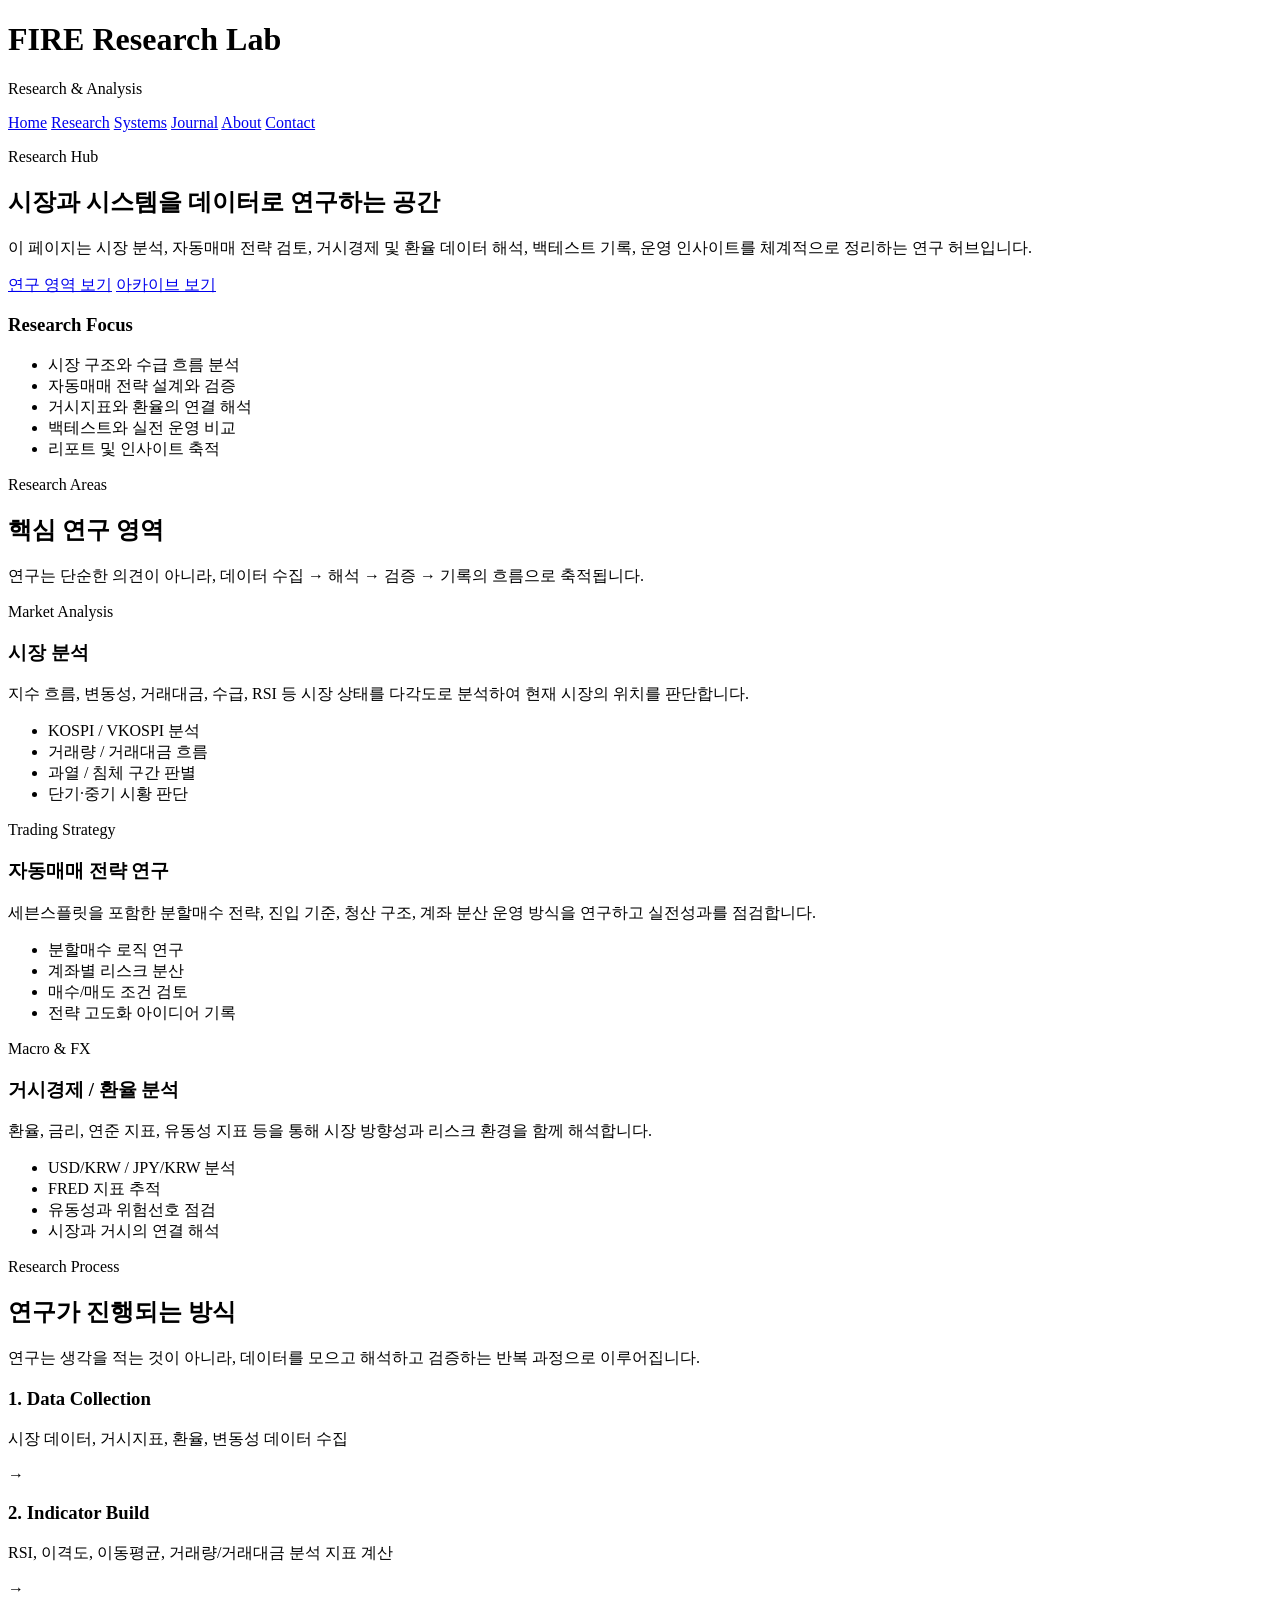
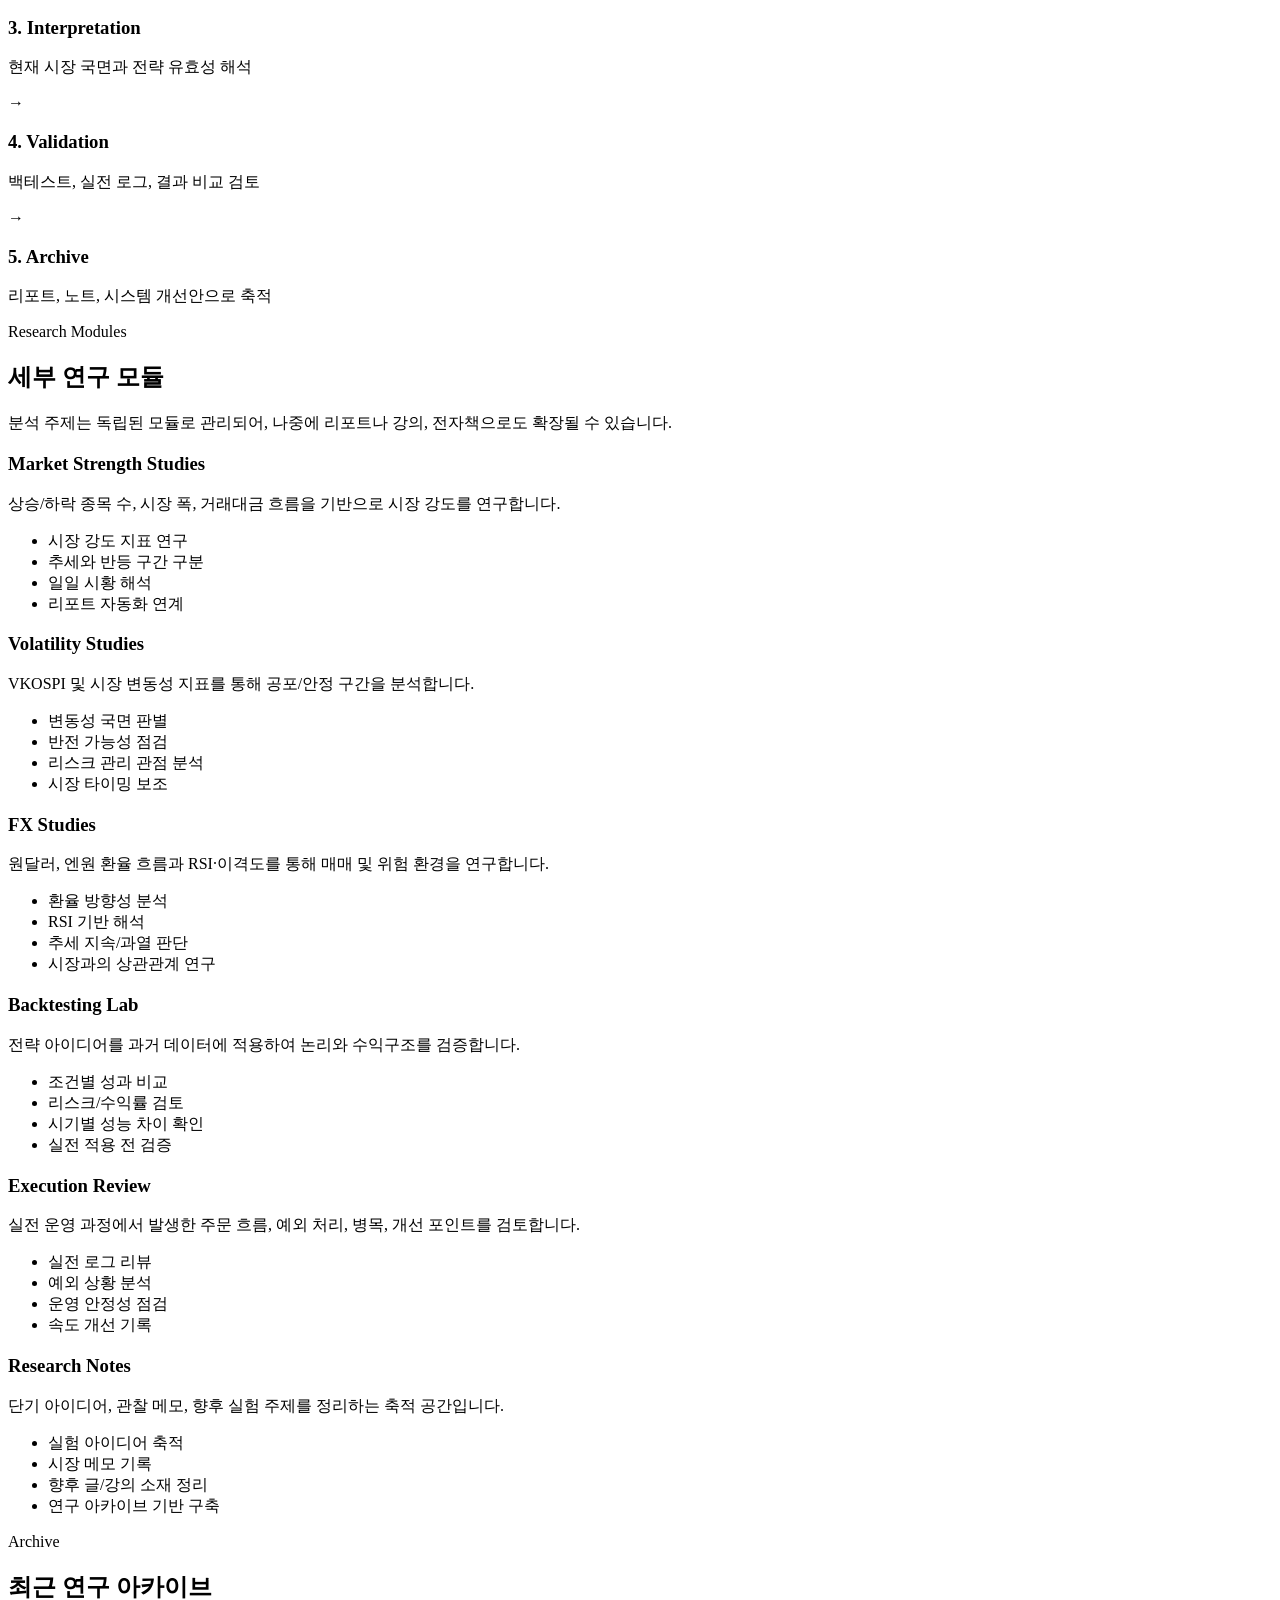
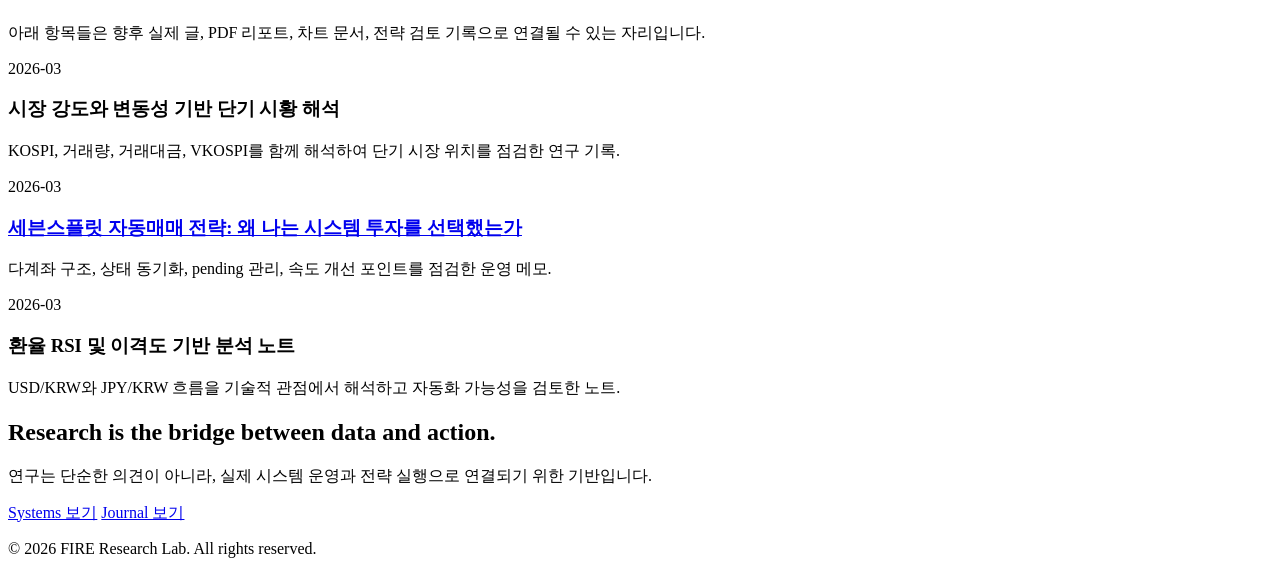
==== research.html @ e15d67b4 "Update research.html" ====
<!DOCTYPE html>
<html lang="ko">
<head>
  <meta charset="UTF-8">
  <meta name="viewport" content="width=device-width, initial-scale=1.0">
  <title>Research | FIRE Research Lab</title>
  <meta name="description" content="시장 분석, 자동매매 연구, 거시경제 및 환율 분석, 백테스트 기록을 정리하는 연구 허브 페이지입니다.">
  <link rel="stylesheet" href="css/style.css">
</head>
<body>

  <header class="site-header">
    <div class="container">
      <h1 class="site-title">FIRE Research Lab</h1>
      <p class="site-subtitle">Research & Analysis</p>

      <nav class="site-nav">
        <a href="index.html">Home</a>
        <a href="research.html" class="active">Research</a>
        <a href="systems.html">Systems</a>
        <a href="journal.html">Journal</a>
        <a href="about.html">About</a>
        <a href="contact.html">Contact</a>
      </nav>
    </div>
  </header>

  <main>
    <!-- Hero -->
    <section class="page-hero research-hero">
      <div class="container">
        <div class="hero-grid">
          <div>
            <p class="section-eyebrow">Research Hub</p>
            <h2 class="page-title">시장과 시스템을 데이터로 연구하는 공간</h2>
            <p class="page-description">
              이 페이지는 시장 분석, 자동매매 전략 검토, 거시경제 및 환율 데이터 해석,
              백테스트 기록, 운영 인사이트를 체계적으로 정리하는 연구 허브입니다.
            </p>

            <div class="hero-actions">
              <a href="#research-areas" class="btn btn-primary">연구 영역 보기</a>
              <a href="#archive" class="btn btn-secondary">아카이브 보기</a>
            </div>
          </div>

          <div class="hero-card">
            <h3>Research Focus</h3>
            <ul class="hero-list">
              <li>시장 구조와 수급 흐름 분석</li>
              <li>자동매매 전략 설계와 검증</li>
              <li>거시지표와 환율의 연결 해석</li>
              <li>백테스트와 실전 운영 비교</li>
              <li>리포트 및 인사이트 축적</li>
            </ul>
          </div>
        </div>
      </div>
    </section>

    <!-- Research Areas -->
    <section id="research-areas" class="content-section">
      <div class="container">
        <div class="section-heading">
          <p class="section-eyebrow">Research Areas</p>
          <h2>핵심 연구 영역</h2>
          <p>
            연구는 단순한 의견이 아니라, 데이터 수집 → 해석 → 검증 → 기록의 흐름으로 축적됩니다.
          </p>
        </div>

        <div class="card-grid three-col">
          <article class="info-card">
            <span class="card-tag">Market Analysis</span>
            <h3>시장 분석</h3>
            <p>
              지수 흐름, 변동성, 거래대금, 수급, RSI 등 시장 상태를 다각도로 분석하여
              현재 시장의 위치를 판단합니다.
            </p>
            <ul class="feature-list">
              <li>KOSPI / VKOSPI 분석</li>
              <li>거래량 / 거래대금 흐름</li>
              <li>과열 / 침체 구간 판별</li>
              <li>단기·중기 시황 판단</li>
            </ul>
          </article>

          <article class="info-card">
            <span class="card-tag">Trading Strategy</span>
            <h3>자동매매 전략 연구</h3>
            <p>
              세븐스플릿을 포함한 분할매수 전략, 진입 기준, 청산 구조, 계좌 분산 운영 방식을
              연구하고 실전성과를 점검합니다.
            </p>
            <ul class="feature-list">
              <li>분할매수 로직 연구</li>
              <li>계좌별 리스크 분산</li>
              <li>매수/매도 조건 검토</li>
              <li>전략 고도화 아이디어 기록</li>
            </ul>
          </article>

          <article class="info-card">
            <span class="card-tag">Macro & FX</span>
            <h3>거시경제 / 환율 분석</h3>
            <p>
              환율, 금리, 연준 지표, 유동성 지표 등을 통해 시장 방향성과 리스크 환경을 함께 해석합니다.
            </p>
            <ul class="feature-list">
              <li>USD/KRW / JPY/KRW 분석</li>
              <li>FRED 지표 추적</li>
              <li>유동성과 위험선호 점검</li>
              <li>시장과 거시의 연결 해석</li>
            </ul>
          </article>
        </div>
      </div>
    </section>

    <!-- Research Process -->
    <section class="content-section alt-section">
      <div class="container">
        <div class="section-heading">
          <p class="section-eyebrow">Research Process</p>
          <h2>연구가 진행되는 방식</h2>
          <p>
            연구는 생각을 적는 것이 아니라, 데이터를 모으고 해석하고 검증하는 반복 과정으로 이루어집니다.
          </p>
        </div>

        <div class="architecture-flow">
          <div class="flow-box">
            <h3>1. Data Collection</h3>
            <p>시장 데이터, 거시지표, 환율, 변동성 데이터 수집</p>
          </div>
          <div class="flow-arrow">→</div>
          <div class="flow-box">
            <h3>2. Indicator Build</h3>
            <p>RSI, 이격도, 이동평균, 거래량/거래대금 분석 지표 계산</p>
          </div>
          <div class="flow-arrow">→</div>
          <div class="flow-box">
            <h3>3. Interpretation</h3>
            <p>현재 시장 국면과 전략 유효성 해석</p>
          </div>
          <div class="flow-arrow">→</div>
          <div class="flow-box">
            <h3>4. Validation</h3>
            <p>백테스트, 실전 로그, 결과 비교 검토</p>
          </div>
          <div class="flow-arrow">→</div>
          <div class="flow-box">
            <h3>5. Archive</h3>
            <p>리포트, 노트, 시스템 개선안으로 축적</p>
          </div>
        </div>
      </div>
    </section>

    <!-- Research Modules -->
    <section class="content-section">
      <div class="container">
        <div class="section-heading">
          <p class="section-eyebrow">Research Modules</p>
          <h2>세부 연구 모듈</h2>
          <p>
            분석 주제는 독립된 모듈로 관리되어, 나중에 리포트나 강의, 전자책으로도 확장될 수 있습니다.
          </p>
        </div>

        <div class="module-grid">
          <article class="module-card">
            <h3>Market Strength Studies</h3>
            <p class="module-summary">
              상승/하락 종목 수, 시장 폭, 거래대금 흐름을 기반으로 시장 강도를 연구합니다.
            </p>
            <ul class="feature-list">
              <li>시장 강도 지표 연구</li>
              <li>추세와 반등 구간 구분</li>
              <li>일일 시황 해석</li>
              <li>리포트 자동화 연계</li>
            </ul>
          </article>

          <article class="module-card">
            <h3>Volatility Studies</h3>
            <p class="module-summary">
              VKOSPI 및 시장 변동성 지표를 통해 공포/안정 구간을 분석합니다.
            </p>
            <ul class="feature-list">
              <li>변동성 국면 판별</li>
              <li>반전 가능성 점검</li>
              <li>리스크 관리 관점 분석</li>
              <li>시장 타이밍 보조</li>
            </ul>
          </article>

          <article class="module-card">
            <h3>FX Studies</h3>
            <p class="module-summary">
              원달러, 엔원 환율 흐름과 RSI·이격도를 통해 매매 및 위험 환경을 연구합니다.
            </p>
            <ul class="feature-list">
              <li>환율 방향성 분석</li>
              <li>RSI 기반 해석</li>
              <li>추세 지속/과열 판단</li>
              <li>시장과의 상관관계 연구</li>
            </ul>
          </article>

          <article class="module-card">
            <h3>Backtesting Lab</h3>
            <p class="module-summary">
              전략 아이디어를 과거 데이터에 적용하여 논리와 수익구조를 검증합니다.
            </p>
            <ul class="feature-list">
              <li>조건별 성과 비교</li>
              <li>리스크/수익률 검토</li>
              <li>시기별 성능 차이 확인</li>
              <li>실전 적용 전 검증</li>
            </ul>
          </article>

          <article class="module-card">
            <h3>Execution Review</h3>
            <p class="module-summary">
              실전 운영 과정에서 발생한 주문 흐름, 예외 처리, 병목, 개선 포인트를 검토합니다.
            </p>
            <ul class="feature-list">
              <li>실전 로그 리뷰</li>
              <li>예외 상황 분석</li>
              <li>운영 안정성 점검</li>
              <li>속도 개선 기록</li>
            </ul>
          </article>

          <article class="module-card">
            <h3>Research Notes</h3>
            <p class="module-summary">
              단기 아이디어, 관찰 메모, 향후 실험 주제를 정리하는 축적 공간입니다.
            </p>
            <ul class="feature-list">
              <li>실험 아이디어 축적</li>
              <li>시장 메모 기록</li>
              <li>향후 글/강의 소재 정리</li>
              <li>연구 아카이브 기반 구축</li>
            </ul>
          </article>
        </div>
      </div>
    </section>

    <!-- Archive -->
    <section id="archive" class="content-section alt-section">
      <div class="container">
        <div class="section-heading">
          <p class="section-eyebrow">Archive</p>
          <h2>최근 연구 아카이브</h2>
          <p>
            아래 항목들은 향후 실제 글, PDF 리포트, 차트 문서, 전략 검토 기록으로 연결될 수 있는 자리입니다.
          </p>
        </div>

        <div class="archive-list">
          <article class="archive-item">
            <div class="archive-date">2026-03</div>
            <div class="archive-content">
              <h3>시장 강도와 변동성 기반 단기 시황 해석</h3>
              <p>
                KOSPI, 거래량, 거래대금, VKOSPI를 함께 해석하여 단기 시장 위치를 점검한 연구 기록.
              </p>
            </div>
          </article>

          <article class="archive-item">
            <div class="archive-date">2026-03</div>
            <div class="archive-content">
              <h3>
                  <a href="post1.html" class="archive-link">
                        세븐스플릿 자동매매 전략: 왜 나는 시스템 투자를 선택했는가
                  </a>  
              </h3>      
              <p>
                다계좌 구조, 상태 동기화, pending 관리, 속도 개선 포인트를 점검한 운영 메모.
              </p>
            </div>
          </article>

          <article class="archive-item">
            <div class="archive-date">2026-03</div>
            <div class="archive-content">
              <h3>환율 RSI 및 이격도 기반 분석 노트</h3>
              <p>
                USD/KRW와 JPY/KRW 흐름을 기술적 관점에서 해석하고 자동화 가능성을 검토한 노트.
              </p>
            </div>
          </article>
        </div>
      </div>
    </section>

    <!-- CTA -->
    <section class="content-section cta-section">
      <div class="container">
        <div class="cta-box">
          <h2>Research is the bridge between data and action.</h2>
          <p>
            연구는 단순한 의견이 아니라, 실제 시스템 운영과 전략 실행으로 연결되기 위한 기반입니다.
          </p>
          <div class="hero-actions">
            <a href="systems.html" class="btn btn-primary">Systems 보기</a>
            <a href="journal.html" class="btn btn-secondary">Journal 보기</a>
          </div>
        </div>
      </div>
    </section>
  </main>

  <footer class="site-footer">
    <div class="container">
      <p>&copy; 2026 FIRE Research Lab. All rights reserved.</p>
    </div>
  </footer>

</body>
</html>
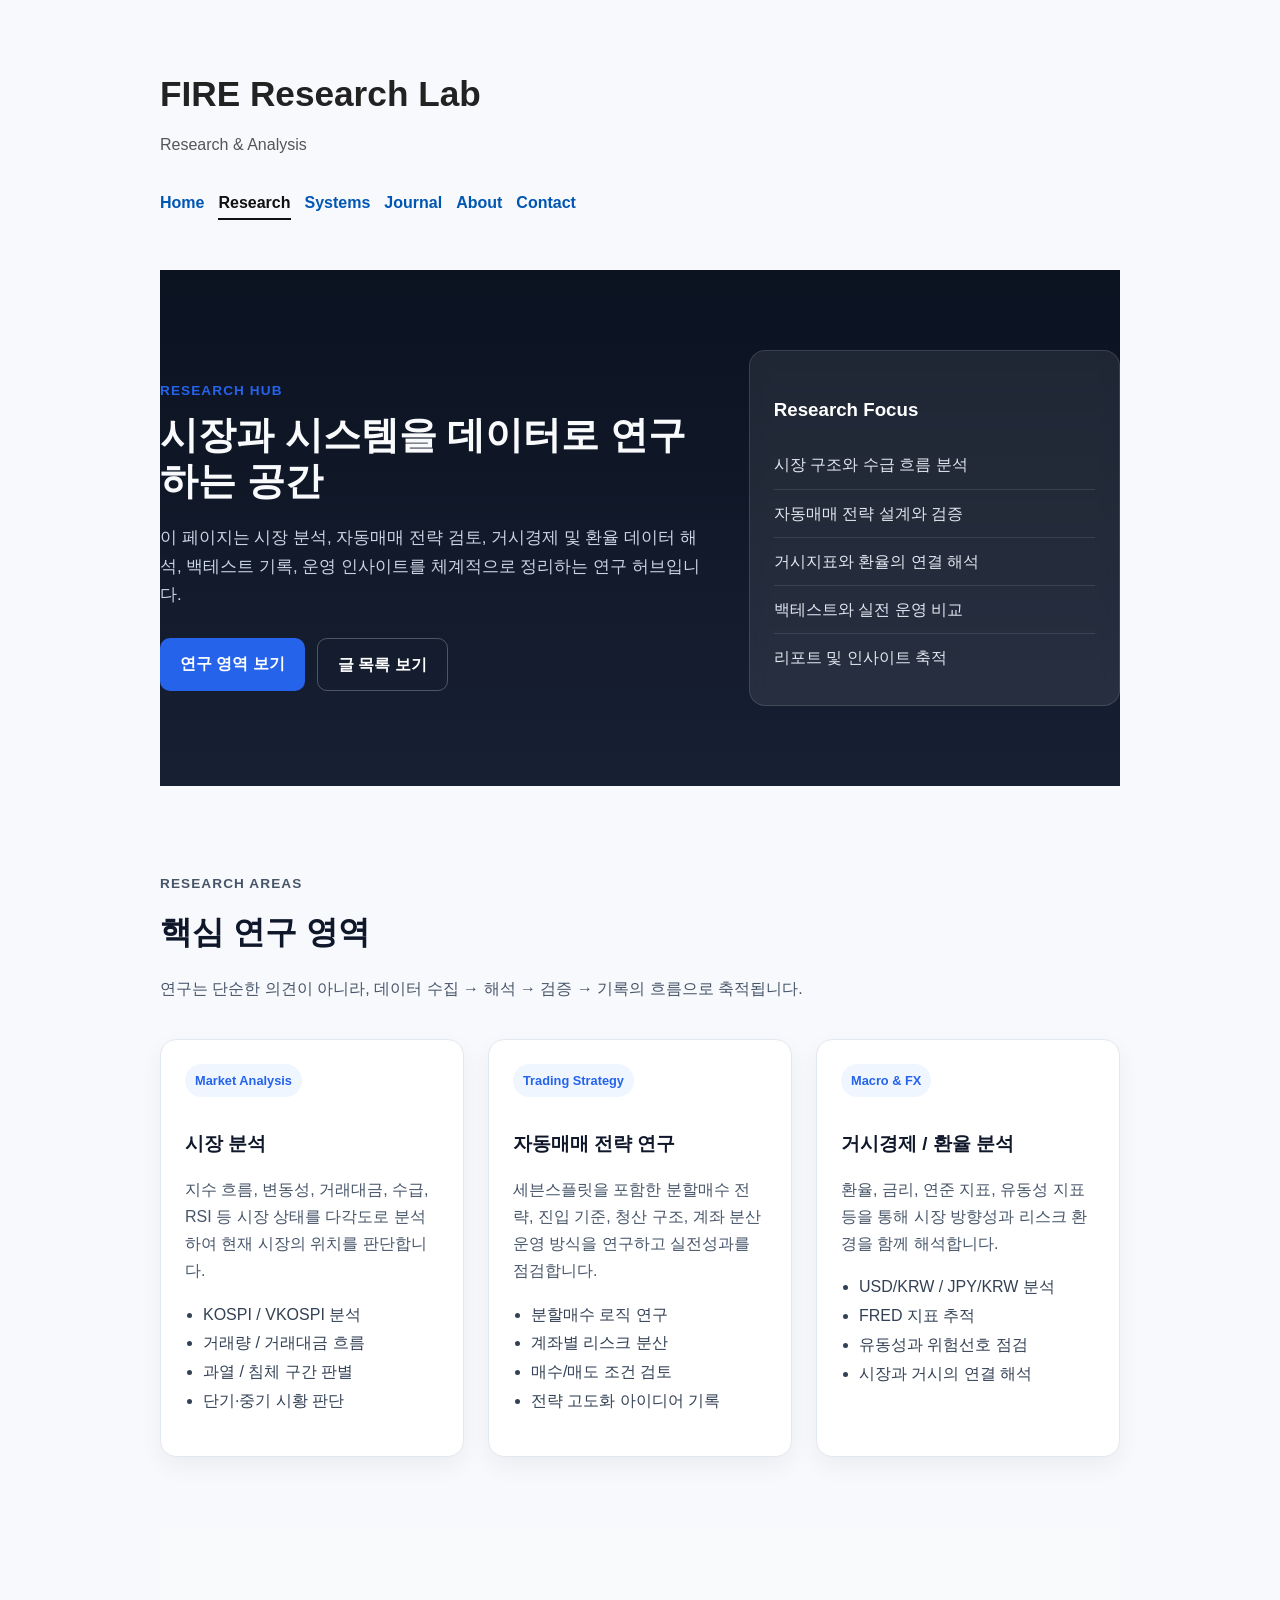
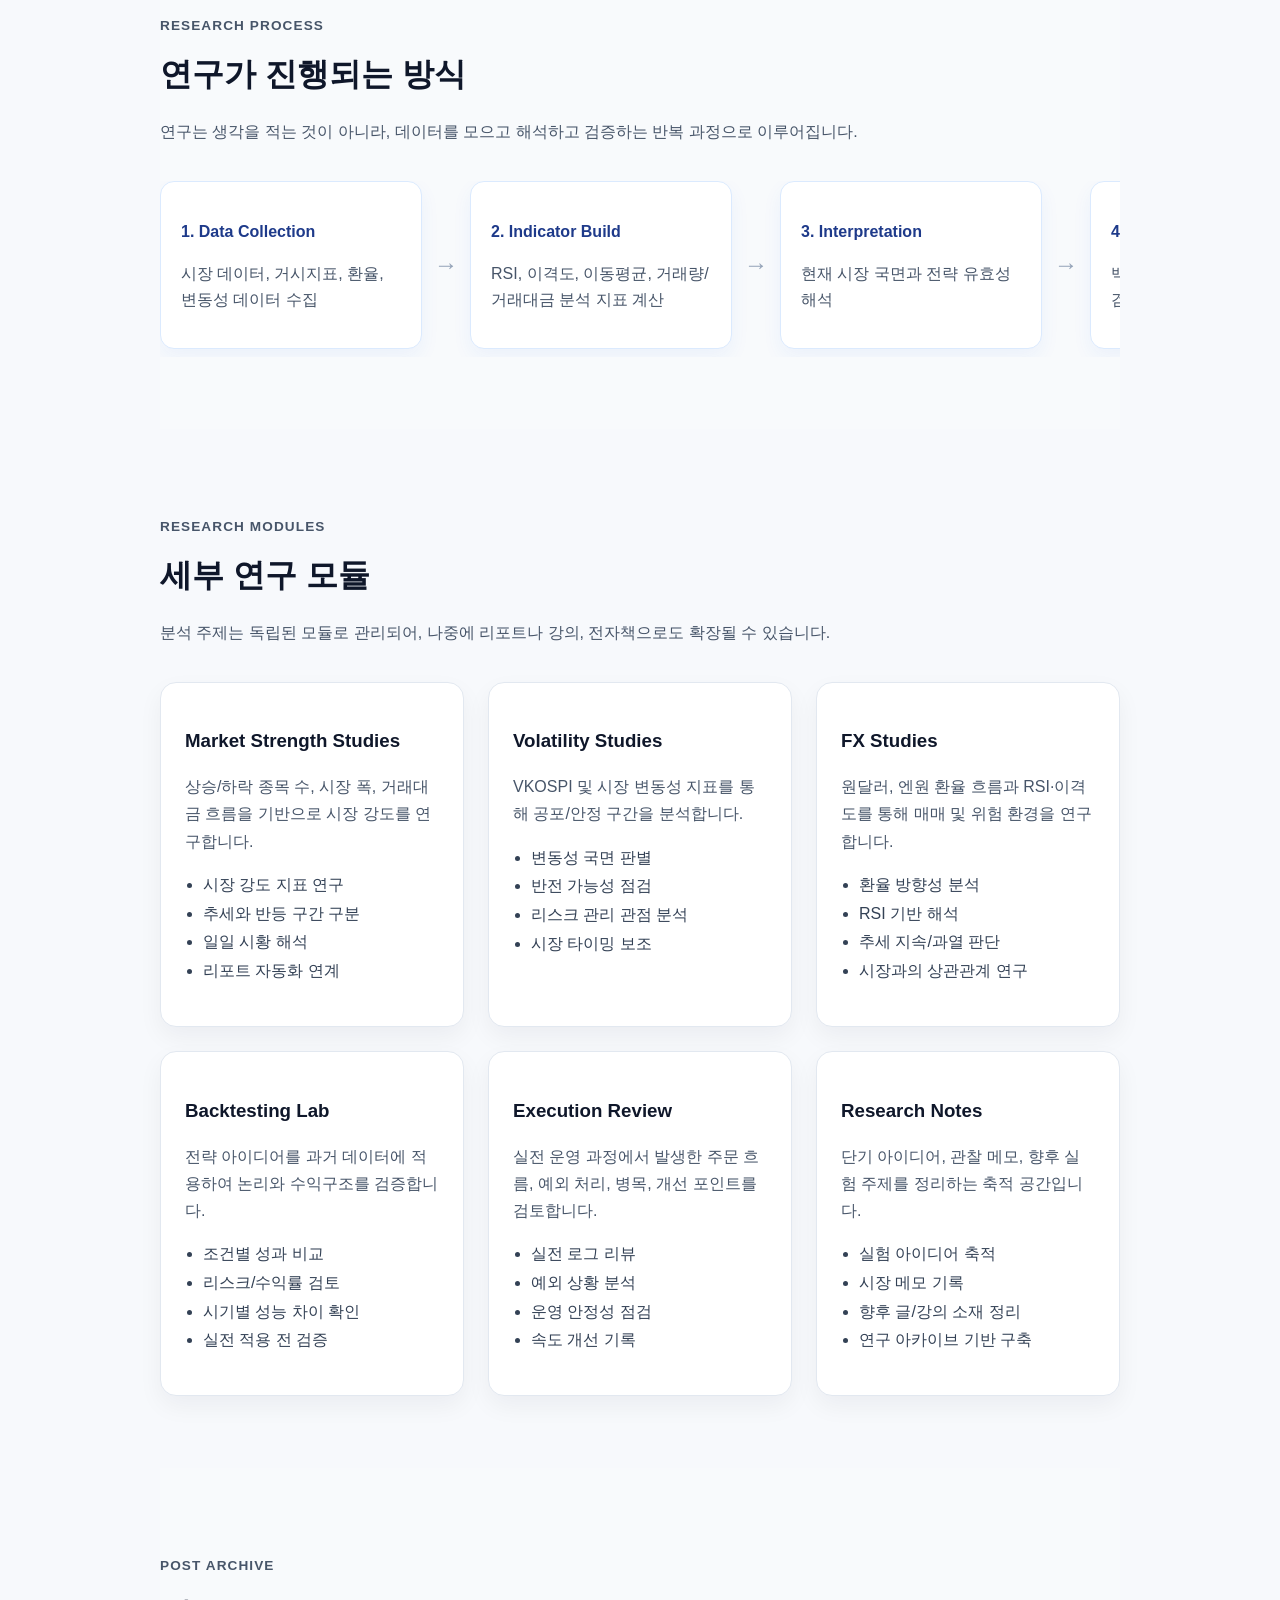
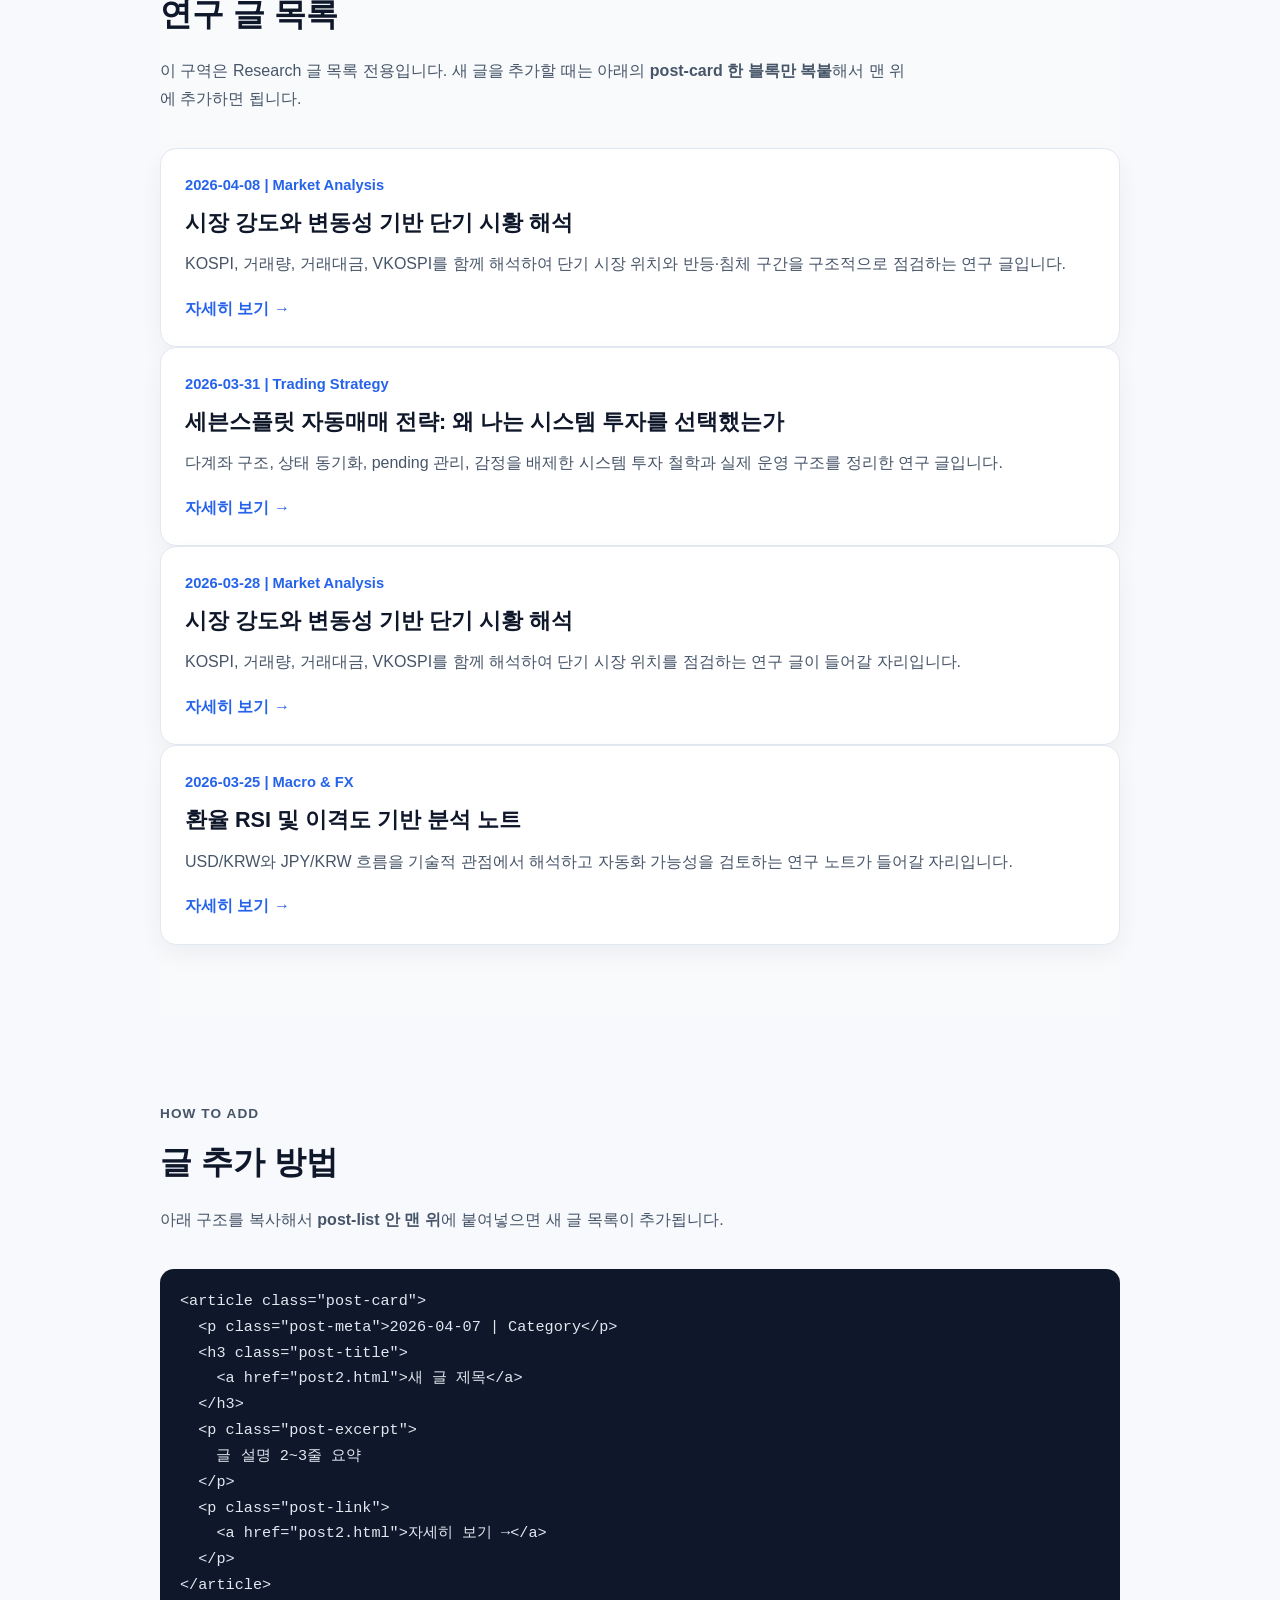
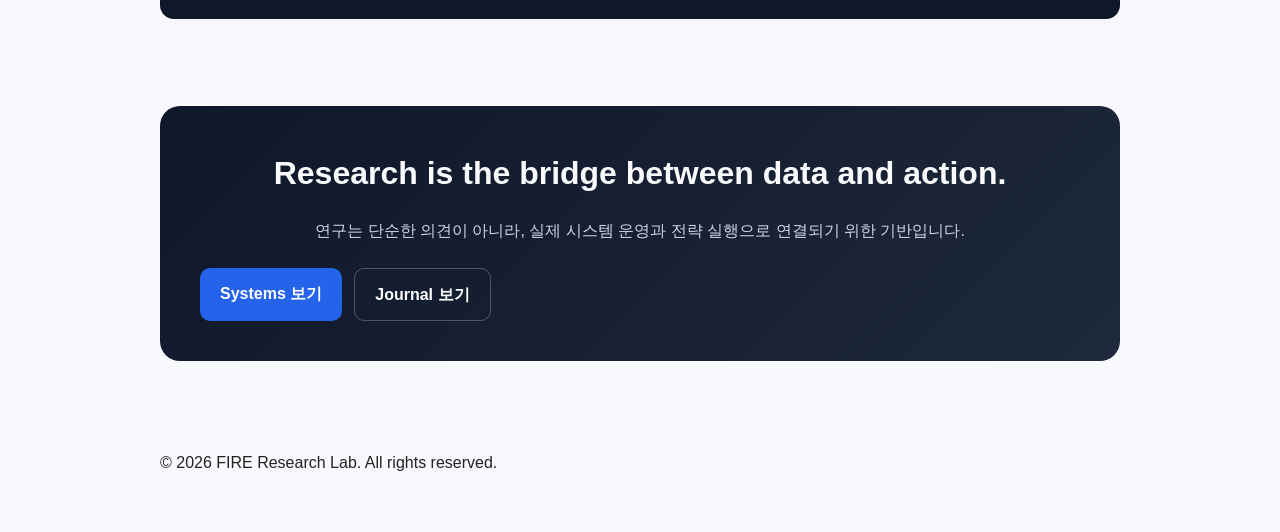
==== commit 058c81fd: "Update research.html" ====
--- a/research.html
+++ b/research.html
@@ -5,6 +5,22 @@
   <meta name="viewport" content="width=device-width, initial-scale=1.0">
   <title>Research | FIRE Research Lab</title>
   <meta name="description" content="시장 분석, 자동매매 연구, 거시경제 및 환율 분석, 백테스트 기록을 정리하는 연구 허브 페이지입니다.">
+  <meta name="keywords" content="금융 연구, 자동매매, 시스템 트레이딩, 백테스트, 거시경제, 환율, GitHub Pages">
+  <meta name="author" content="NAHAEBOM">
+  <meta name="robots" content="index, follow">
+  <link rel="canonical" href="https://nahaebom.github.io/research.html">
+
+  <meta property="og:type" content="website">
+  <meta property="og:title" content="Research | FIRE Research Lab">
+  <meta property="og:description" content="시장 분석, 자동매매 연구, 거시경제 및 환율 분석, 백테스트 기록을 정리하는 연구 허브 페이지입니다.">
+  <meta property="og:url" content="https://nahaebom.github.io/research.html">
+  <meta property="og:site_name" content="FIRE Research Lab">
+  <meta property="og:locale" content="ko_KR">
+
+  <meta name="twitter:card" content="summary">
+  <meta name="twitter:title" content="Research | FIRE Research Lab">
+  <meta name="twitter:description" content="시장 분석, 자동매매 연구, 거시경제 및 환율 분석, 백테스트 기록을 정리하는 연구 허브 페이지입니다.">
+
   <link rel="stylesheet" href="css/style.css">
 </head>
 <body>
@@ -40,7 +56,7 @@
 
             <div class="hero-actions">
               <a href="#research-areas" class="btn btn-primary">연구 영역 보기</a>
-              <a href="#archive" class="btn btn-secondary">아카이브 보기</a>
+              <a href="#post-archive" class="btn btn-secondary">글 목록 보기</a>
             </div>
           </div>
 
@@ -250,52 +266,104 @@
       </div>
     </section>
 
-    <!-- Archive -->
-    <section id="archive" class="content-section alt-section">
-      <div class="container">
-        <div class="section-heading">
-          <p class="section-eyebrow">Archive</p>
-          <h2>최근 연구 아카이브</h2>
-          <p>
-            아래 항목들은 향후 실제 글, PDF 리포트, 차트 문서, 전략 검토 기록으로 연결될 수 있는 자리입니다.
-          </p>
-        </div>
-
-        <div class="archive-list">
-          <article class="archive-item">
-            <div class="archive-date">2026-03</div>
-            <div class="archive-content">
-              <h3>시장 강도와 변동성 기반 단기 시황 해석</h3>
-              <p>
-                KOSPI, 거래량, 거래대금, VKOSPI를 함께 해석하여 단기 시장 위치를 점검한 연구 기록.
-              </p>
-            </div>
-          </article>
-
-          <article class="archive-item">
-            <div class="archive-date">2026-03</div>
-            <div class="archive-content">
-              <h3>
-                  <a href="post1.html" class="archive-link">
-                        세븐스플릿 자동매매 전략: 왜 나는 시스템 투자를 선택했는가
-                  </a>  
-              </h3>      
-              <p>
-                다계좌 구조, 상태 동기화, pending 관리, 속도 개선 포인트를 점검한 운영 메모.
-              </p>
-            </div>
-          </article>
-
-          <article class="archive-item">
-            <div class="archive-date">2026-03</div>
-            <div class="archive-content">
-              <h3>환율 RSI 및 이격도 기반 분석 노트</h3>
-              <p>
-                USD/KRW와 JPY/KRW 흐름을 기술적 관점에서 해석하고 자동화 가능성을 검토한 노트.
-              </p>
-            </div>
-          </article>
-        </div>
+    <!-- Post Archive -->
+    <section id="post-archive" class="content-section alt-section">
+      <div class="container">
+        <div class="section-heading">
+          <p class="section-eyebrow">Post Archive</p>
+          <h2>연구 글 목록</h2>
+          <p>
+            이 구역은 Research 글 목록 전용입니다.
+            새 글을 추가할 때는 아래의 <strong>post-card 한 블록만 복붙</strong>해서 맨 위에 추가하면 됩니다.
+          </p>
+        </div
+        <div class="post-list">          
+          <!-- 새 글은 이 아래에 post-card를 복붙해서 추가 -->
+          
+          <article class="post-card">
+            <p class="post-meta">2026-04-08 | Market Analysis</p>
+            <h3 class="post-title">
+              <a href="post2.html">시장 강도와 변동성 기반 단기 시황 해석</a>
+            </h3>
+            <p class="post-excerpt">
+              KOSPI, 거래량, 거래대금, VKOSPI를 함께 해석하여 단기 시장 위치와
+              반등·침체 구간을 구조적으로 점검하는 연구 글입니다.
+            </p>
+            <p class="post-link">
+              <a href="post2.html">자세히 보기 →</a>
+            </p>
+          </article>
+          
+          <article class="post-card">
+            <p class="post-meta">2026-03-31 | Trading Strategy</p>
+            <h3 class="post-title">
+              <a href="post1.html">세븐스플릿 자동매매 전략: 왜 나는 시스템 투자를 선택했는가</a>
+            </h3>
+            <p class="post-excerpt">
+              다계좌 구조, 상태 동기화, pending 관리, 감정을 배제한 시스템 투자 철학과
+              실제 운영 구조를 정리한 연구 글입니다.
+            </p>
+            <p class="post-link">
+              <a href="post1.html">자세히 보기 →</a>
+            </p>
+          </article>
+
+          <article class="post-card">
+            <p class="post-meta">2026-03-28 | Market Analysis</p>
+            <h3 class="post-title">
+              <a href="#">시장 강도와 변동성 기반 단기 시황 해석</a>
+            </h3>
+            <p class="post-excerpt">
+              KOSPI, 거래량, 거래대금, VKOSPI를 함께 해석하여 단기 시장 위치를 점검하는
+              연구 글이 들어갈 자리입니다.
+            </p>
+            <p class="post-link">
+              <a href="#">자세히 보기 →</a>
+            </p>
+          </article>
+
+          <article class="post-card">
+            <p class="post-meta">2026-03-25 | Macro & FX</p>
+            <h3 class="post-title">
+              <a href="#">환율 RSI 및 이격도 기반 분석 노트</a>
+            </h3>
+            <p class="post-excerpt">
+              USD/KRW와 JPY/KRW 흐름을 기술적 관점에서 해석하고 자동화 가능성을 검토하는
+              연구 노트가 들어갈 자리입니다.
+            </p>
+            <p class="post-link">
+              <a href="#">자세히 보기 →</a>
+            </p>
+          </article>
+
+        </div>
+      </div>
+    </section>
+
+    <!-- Copy Template -->
+    <section class="content-section">
+      <div class="container">
+        <div class="section-heading">
+          <p class="section-eyebrow">How To Add</p>
+          <h2>글 추가 방법</h2>
+          <p>
+            아래 구조를 복사해서 <strong>post-list 안 맨 위</strong>에 붙여넣으면 새 글 목록이 추가됩니다.
+          </p>
+        </div>
+
+<pre class="code-block"><code>&lt;article class="post-card"&gt;
+  &lt;p class="post-meta"&gt;2026-04-07 | Category&lt;/p&gt;
+  &lt;h3 class="post-title"&gt;
+    &lt;a href="post2.html"&gt;새 글 제목&lt;/a&gt;
+  &lt;/h3&gt;
+  &lt;p class="post-excerpt"&gt;
+    글 설명 2~3줄 요약
+  &lt;/p&gt;
+  &lt;p class="post-link"&gt;
+    &lt;a href="post2.html"&gt;자세히 보기 →&lt;/a&gt;
+  &lt;/p&gt;
+&lt;/article&gt;</code></pre>
+
       </div>
     </section>
 
--- a/css/style.css
+++ b/css/style.css
@@ -0,0 +1,571 @@
+body {
+  font-family: Arial, sans-serif;
+  max-width: 960px;
+  margin: 0 auto;
+  padding: 0 20px 40px;
+  line-height: 1.7;
+  background: #f7f9fc;
+  color: #222;
+}
+
+.container {
+  width: 100%;
+}
+
+.site-header {
+  padding: 40px 0 20px;
+}
+
+.site-title {
+  font-size: 2.2rem;
+  margin-bottom: 8px;
+}
+
+.site-subtitle {
+  color: #555;
+  margin-top: 0;
+}
+
+.site-nav {
+  margin: 30px 0;
+  display: flex;
+  flex-wrap: wrap;
+  gap: 14px;
+}
+
+.site-nav a {
+  text-decoration: none;
+  color: #0056b3;
+  font-weight: bold;
+}
+
+.site-nav a.active {
+  color: #111;
+  border-bottom: 2px solid #111;
+  padding-bottom: 2px;
+}
+
+.card {
+  background: white;
+  padding: 24px;
+  border-radius: 12px;
+  box-shadow: 0 2px 10px rgba(0,0,0,0.06);
+  margin-top: 24px;
+}
+
+h2 {
+  margin-top: 0;
+}
+
+ul {
+  padding-left: 20px;
+}
+
+@media (max-width: 640px) {
+  body {
+    padding: 0 16px 32px;
+  }
+
+  .site-title {
+    font-size: 1.8rem;
+  }
+
+  .site-nav {
+    gap: 10px;
+  }
+}
+
+
+/* =========================
+   Systems Page
+========================= */
+
+.page-hero {
+  padding: 80px 0;
+  background: linear-gradient(180deg, #0f172a 0%, #111827 100%);
+  color: #f8fafc;
+}
+
+.hero-grid {
+  display: grid;
+  grid-template-columns: 1.5fr 1fr;
+  gap: 32px;
+  align-items: center;
+}
+
+.page-title {
+  font-size: 2.4rem;
+  line-height: 1.2;
+  margin-bottom: 20px;
+}
+
+.page-description {
+  font-size: 1.05rem;
+  color: #cbd5e1;
+  max-width: 700px;
+  margin-bottom: 28px;
+}
+
+.hero-card {
+  background: rgba(255, 255, 255, 0.08);
+  border: 1px solid rgba(255, 255, 255, 0.12);
+  border-radius: 16px;
+  padding: 24px;
+  backdrop-filter: blur(8px);
+}
+
+.hero-card h3 {
+  margin-bottom: 16px;
+  color: #ffffff;
+}
+
+.hero-list {
+  list-style: none;
+  padding: 0;
+  margin: 0;
+}
+
+.hero-list li {
+  padding: 10px 0;
+  border-bottom: 1px solid rgba(255,255,255,0.1);
+  color: #e2e8f0;
+}
+
+.hero-list li:last-child {
+  border-bottom: none;
+}
+
+.hero-actions {
+  display: flex;
+  gap: 12px;
+  flex-wrap: wrap;
+}
+
+.btn {
+  display: inline-block;
+  padding: 12px 20px;
+  border-radius: 10px;
+  text-decoration: none;
+  font-weight: 600;
+  transition: 0.2s ease;
+}
+
+.btn-primary {
+  background: #2563eb;
+  color: #fff;
+}
+
+.btn-primary:hover {
+  background: #1d4ed8;
+}
+
+.btn-secondary {
+  background: transparent;
+  color: #fff;
+  border: 1px solid rgba(255,255,255,0.25);
+}
+
+.btn-secondary:hover {
+  background: rgba(255,255,255,0.08);
+}
+
+.content-section {
+  padding: 72px 0;
+}
+
+.alt-section {
+  background: #f8fafc;
+}
+
+.section-heading {
+  margin-bottom: 36px;
+}
+
+.section-eyebrow {
+  display: inline-block;
+  font-size: 0.85rem;
+  font-weight: 700;
+  letter-spacing: 0.08em;
+  text-transform: uppercase;
+  color: #2563eb;
+  margin-bottom: 10px;
+}
+
+.section-heading h2 {
+  font-size: 2rem;
+  margin-bottom: 12px;
+  color: #0f172a;
+}
+
+.section-heading p {
+  max-width: 760px;
+  color: #475569;
+  line-height: 1.7;
+}
+
+.card-grid {
+  display: grid;
+  gap: 24px;
+}
+
+.three-col {
+  grid-template-columns: repeat(3, 1fr);
+}
+
+.info-card,
+.module-card {
+  background: #ffffff;
+  border: 1px solid #e2e8f0;
+  border-radius: 16px;
+  padding: 24px;
+  box-shadow: 0 10px 24px rgba(15, 23, 42, 0.05);
+}
+
+.card-tag {
+  display: inline-block;
+  margin-bottom: 12px;
+  font-size: 0.8rem;
+  font-weight: 700;
+  color: #2563eb;
+  background: #eff6ff;
+  padding: 6px 10px;
+  border-radius: 999px;
+}
+
+.info-card h3,
+.module-card h3 {
+  margin-bottom: 14px;
+  color: #0f172a;
+}
+
+.info-card p,
+.module-card p {
+  color: #475569;
+  line-height: 1.7;
+}
+
+.feature-list {
+  margin-top: 16px;
+  padding-left: 18px;
+  color: #334155;
+  line-height: 1.8;
+}
+
+.architecture-flow {
+  display: grid;
+  grid-template-columns: repeat(9, auto);
+  gap: 12px;
+  align-items: center;
+  overflow-x: auto;
+  padding-bottom: 8px;
+}
+
+.flow-box {
+  min-width: 220px;
+  background: #fff;
+  border: 1px solid #dbeafe;
+  border-radius: 14px;
+  padding: 20px;
+  box-shadow: 0 8px 20px rgba(37, 99, 235, 0.06);
+}
+
+.flow-box h3 {
+  font-size: 1rem;
+  margin-bottom: 10px;
+  color: #1e3a8a;
+}
+
+.flow-box p {
+  color: #475569;
+  line-height: 1.6;
+}
+
+.flow-arrow {
+  font-size: 1.5rem;
+  color: #94a3b8;
+  text-align: center;
+}
+
+.system-note {
+  margin-top: 24px;
+  padding: 18px 20px;
+  background: #eff6ff;
+  border-left: 4px solid #2563eb;
+  border-radius: 10px;
+  color: #1e293b;
+  line-height: 1.7;
+}
+
+.module-grid {
+  display: grid;
+  grid-template-columns: repeat(3, 1fr);
+  gap: 24px;
+}
+
+.module-summary {
+  margin-bottom: 14px;
+}
+
+.stack-table-wrap {
+  overflow-x: auto;
+}
+
+.stack-table {
+  width: 100%;
+  border-collapse: collapse;
+  background: #ffffff;
+  border-radius: 12px;
+  overflow: hidden;
+  border: 1px solid #e2e8f0;
+}
+
+.stack-table th,
+.stack-table td {
+  padding: 16px;
+  text-align: left;
+  border-bottom: 1px solid #e2e8f0;
+}
+
+.stack-table th {
+  background: #0f172a;
+  color: #fff;
+}
+
+.stack-table td {
+  color: #334155;
+}
+
+.timeline {
+  display: grid;
+  gap: 20px;
+}
+
+.timeline-item {
+  display: grid;
+  grid-template-columns: 140px 1fr;
+  gap: 20px;
+  align-items: start;
+}
+
+.timeline-phase {
+  background: #0f172a;
+  color: #fff;
+  font-weight: 700;
+  padding: 12px 16px;
+  border-radius: 10px;
+  text-align: center;
+}
+
+.timeline-content {
+  background: #fff;
+  border: 1px solid #e2e8f0;
+  border-radius: 14px;
+  padding: 20px;
+}
+
+.timeline-content h3 {
+  margin-bottom: 10px;
+  color: #0f172a;
+}
+
+.timeline-content p {
+  color: #475569;
+  line-height: 1.7;
+}
+
+.cta-section {
+  padding-top: 0;
+}
+
+.cta-box {
+  background: linear-gradient(135deg, #0f172a, #1e293b);
+  color: #f8fafc;
+  border-radius: 20px;
+  padding: 40px;
+  text-align: center;
+}
+
+.cta-box h2 {
+  margin-bottom: 16px;
+  font-size: 2rem;
+}
+
+.cta-box p {
+  max-width: 760px;
+  margin: 0 auto 24px;
+  color: #cbd5e1;
+  line-height: 1.7;
+}
+
+/* Responsive */
+@media (max-width: 1024px) {
+  .hero-grid,
+  .three-col,
+  .module-grid {
+    grid-template-columns: 1fr;
+  }
+
+  .timeline-item {
+    grid-template-columns: 1fr;
+  }
+}
+
+@media (max-width: 768px) {
+  .page-title {
+    font-size: 2rem;
+  }
+
+  .section-heading h2 {
+    font-size: 1.6rem;
+  }
+
+  .content-section,
+  .page-hero {
+    padding: 56px 0;
+  }
+
+  .cta-box {
+    padding: 28px;
+  }
+}
+
+
+/* =========================
+   Research Page
+========================= */
+
+.research-hero {
+  background: linear-gradient(180deg, #0b1220 0%, #172033 100%);
+}
+
+.archive-list {
+  display: grid;
+  gap: 18px;
+}
+
+.archive-item {
+  display: grid;
+  grid-template-columns: 120px 1fr;
+  gap: 20px;
+  background: #ffffff;
+  border: 1px solid #e2e8f0;
+  border-radius: 14px;
+  padding: 20px;
+  box-shadow: 0 10px 24px rgba(15, 23, 42, 0.05);
+}
+
+.archive-date {
+  font-weight: 700;
+  color: #2563eb;
+  font-size: 0.95rem;
+}
+
+.archive-content h3 {
+  margin-bottom: 10px;
+  color: #0f172a;
+}
+
+.archive-content p {
+  color: #475569;
+  line-height: 1.7;
+}
+
+@media (max-width: 768px) {
+  .archive-item {
+    grid-template-columns: 1fr;
+  }
+}
+
+/* =========================
+   Research Post Cards
+========================= */
+
+.post-list {
+  display: grid;
+  gap: 20px;
+}
+
+.post-card {
+  background: #ffffff;
+  border: 1px solid #e2e8f0;
+  border-radius: 16px;
+  padding: 24px;
+  box-shadow: 0 10px 24px rgba(15, 23, 42, 0.05);
+  transition: transform 0.2s ease, box-shadow 0.2s ease;
+}
+
+.post-card:hover {
+  transform: translateY(-2px);
+  box-shadow: 0 14px 30px rgba(15, 23, 42, 0.08);
+}
+
+.post-meta {
+  margin: 0 0 10px;
+  font-size: 0.92rem;
+  font-weight: 700;
+  color: #2563eb;
+}
+
+.post-title {
+  margin: 0 0 12px;
+  font-size: 1.35rem;
+  line-height: 1.4;
+}
+
+.post-title a {
+  color: #0f172a;
+  text-decoration: none;
+}
+
+.post-title a:hover {
+  color: #2563eb;
+}
+
+.post-excerpt {
+  margin: 0 0 16px;
+  color: #475569;
+  line-height: 1.8;
+}
+
+.post-link {
+  margin: 0;
+}
+
+.post-link a {
+  color: #2563eb;
+  font-weight: 700;
+  text-decoration: none;
+}
+
+.post-link a:hover {
+  text-decoration: underline;
+}
+
+.code-block {
+  background: #0f172a;
+  color: #e2e8f0;
+  padding: 20px;
+  border-radius: 14px;
+  overflow-x: auto;
+  font-size: 0.95rem;
+  line-height: 1.7;
+}
+
+.code-block code {
+  font-family: Consolas, Monaco, monospace;
+}
+
+@media (max-width: 768px) {
+  .post-card {
+    padding: 20px;
+  }
+
+  .post-title {
+    font-size: 1.15rem;
+  }
+
+  .code-block {
+    font-size: 0.88rem;
+    padding: 16px;
+  }
+}
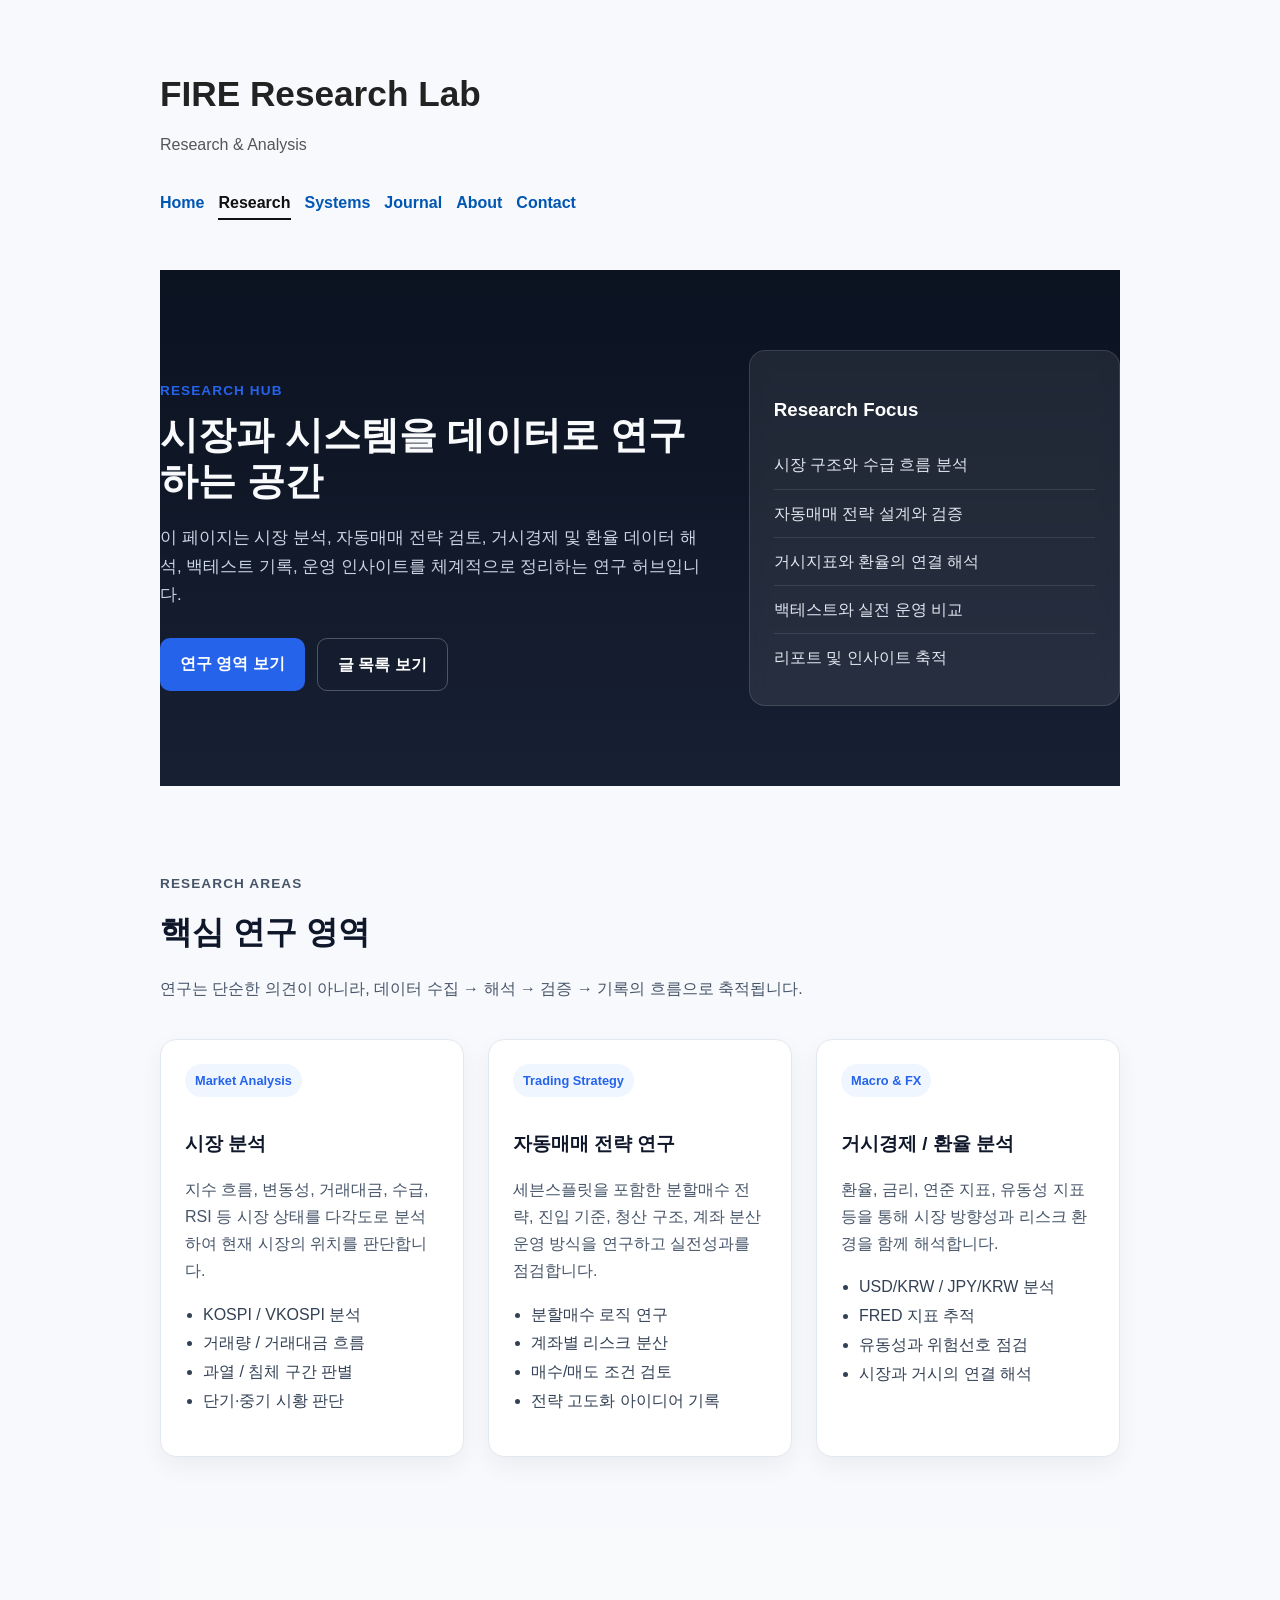
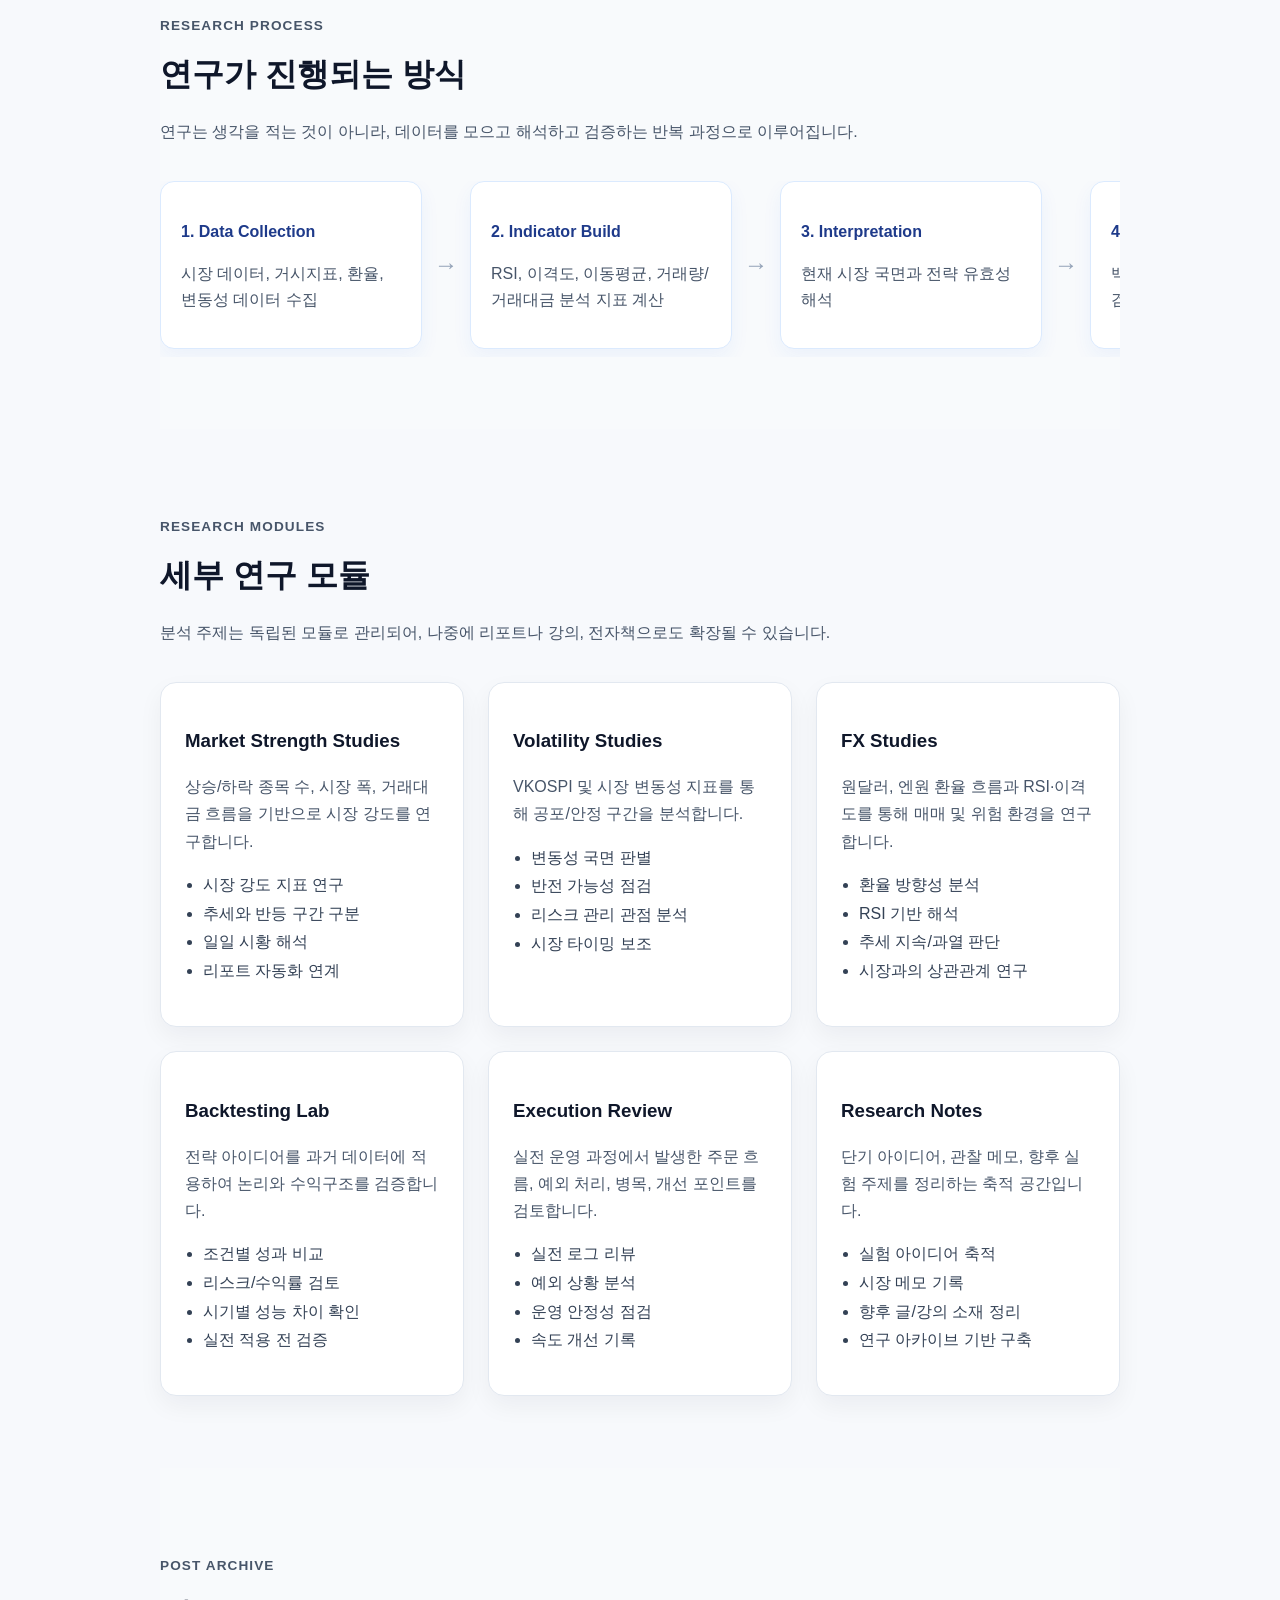
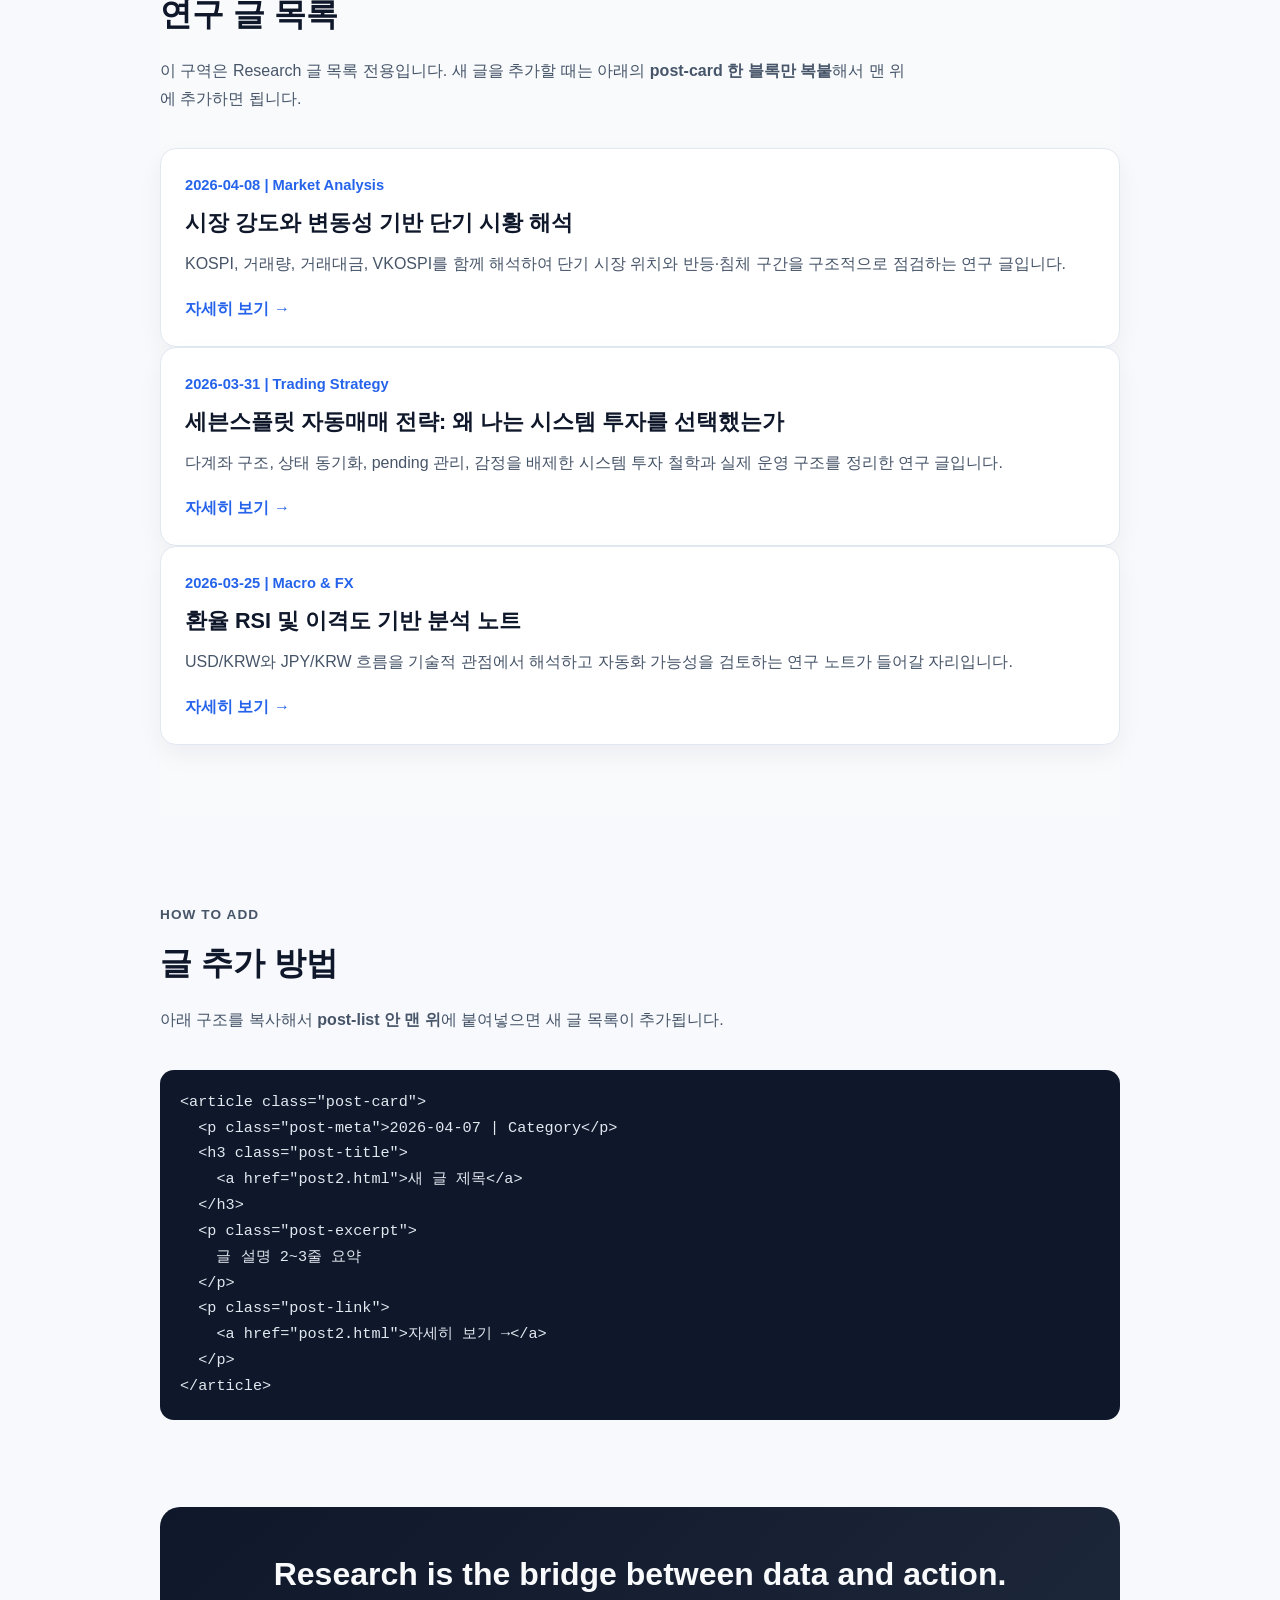
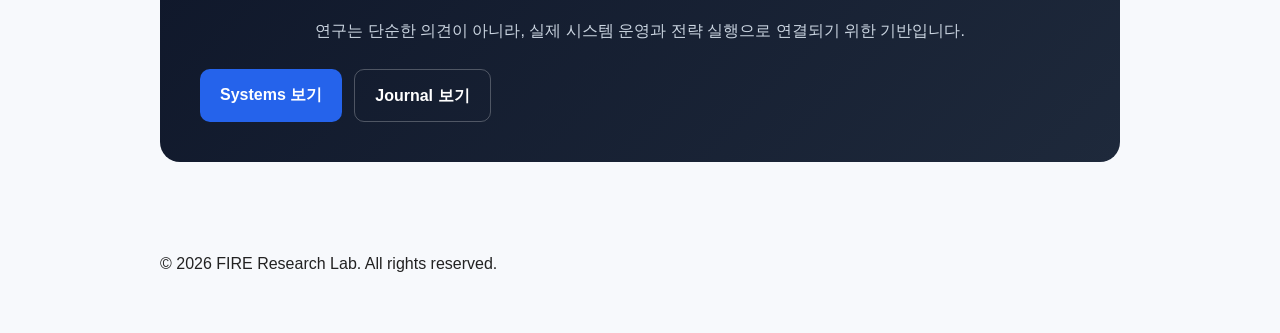
==== commit 3d6cb7cb: "Update research.html" ====
--- a/research.html
+++ b/research.html
@@ -309,20 +309,6 @@
           </article>
 
           <article class="post-card">
-            <p class="post-meta">2026-03-28 | Market Analysis</p>
-            <h3 class="post-title">
-              <a href="#">시장 강도와 변동성 기반 단기 시황 해석</a>
-            </h3>
-            <p class="post-excerpt">
-              KOSPI, 거래량, 거래대금, VKOSPI를 함께 해석하여 단기 시장 위치를 점검하는
-              연구 글이 들어갈 자리입니다.
-            </p>
-            <p class="post-link">
-              <a href="#">자세히 보기 →</a>
-            </p>
-          </article>
-
-          <article class="post-card">
             <p class="post-meta">2026-03-25 | Macro & FX</p>
             <h3 class="post-title">
               <a href="#">환율 RSI 및 이격도 기반 분석 노트</a>
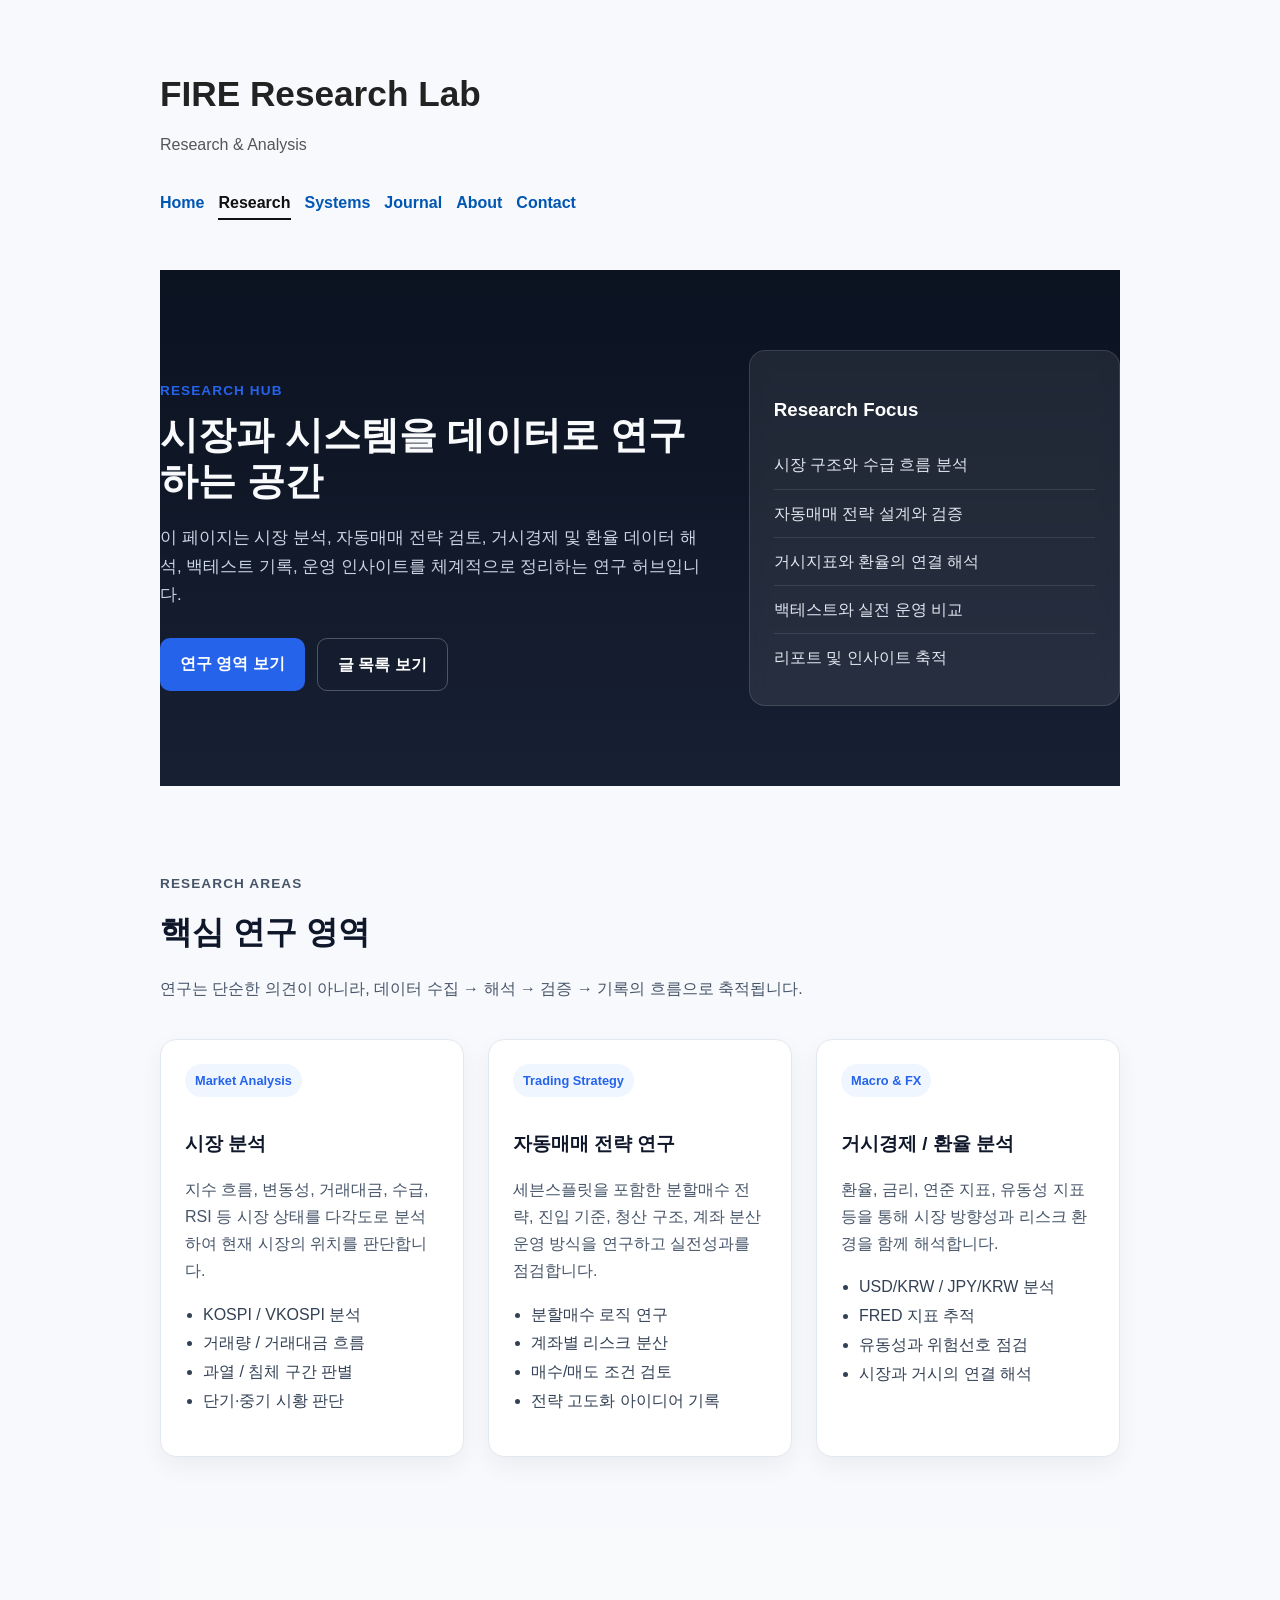
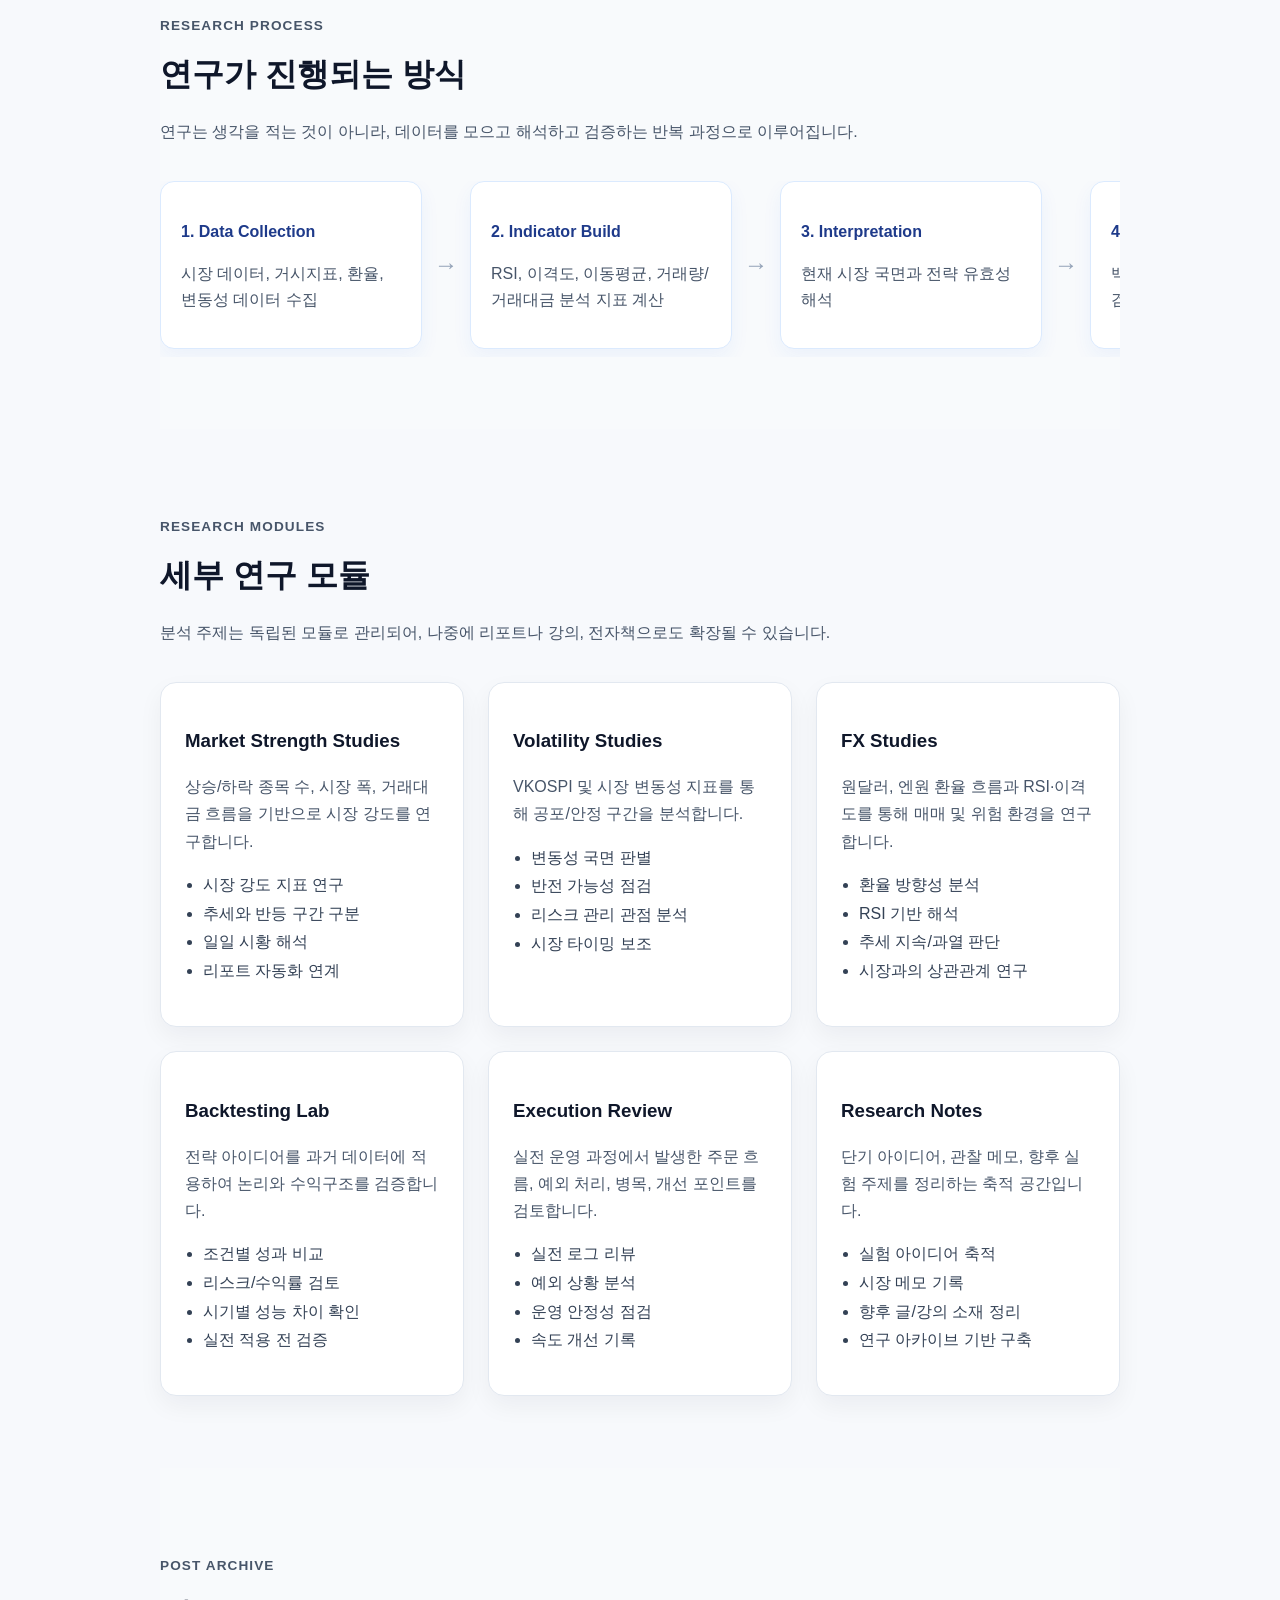
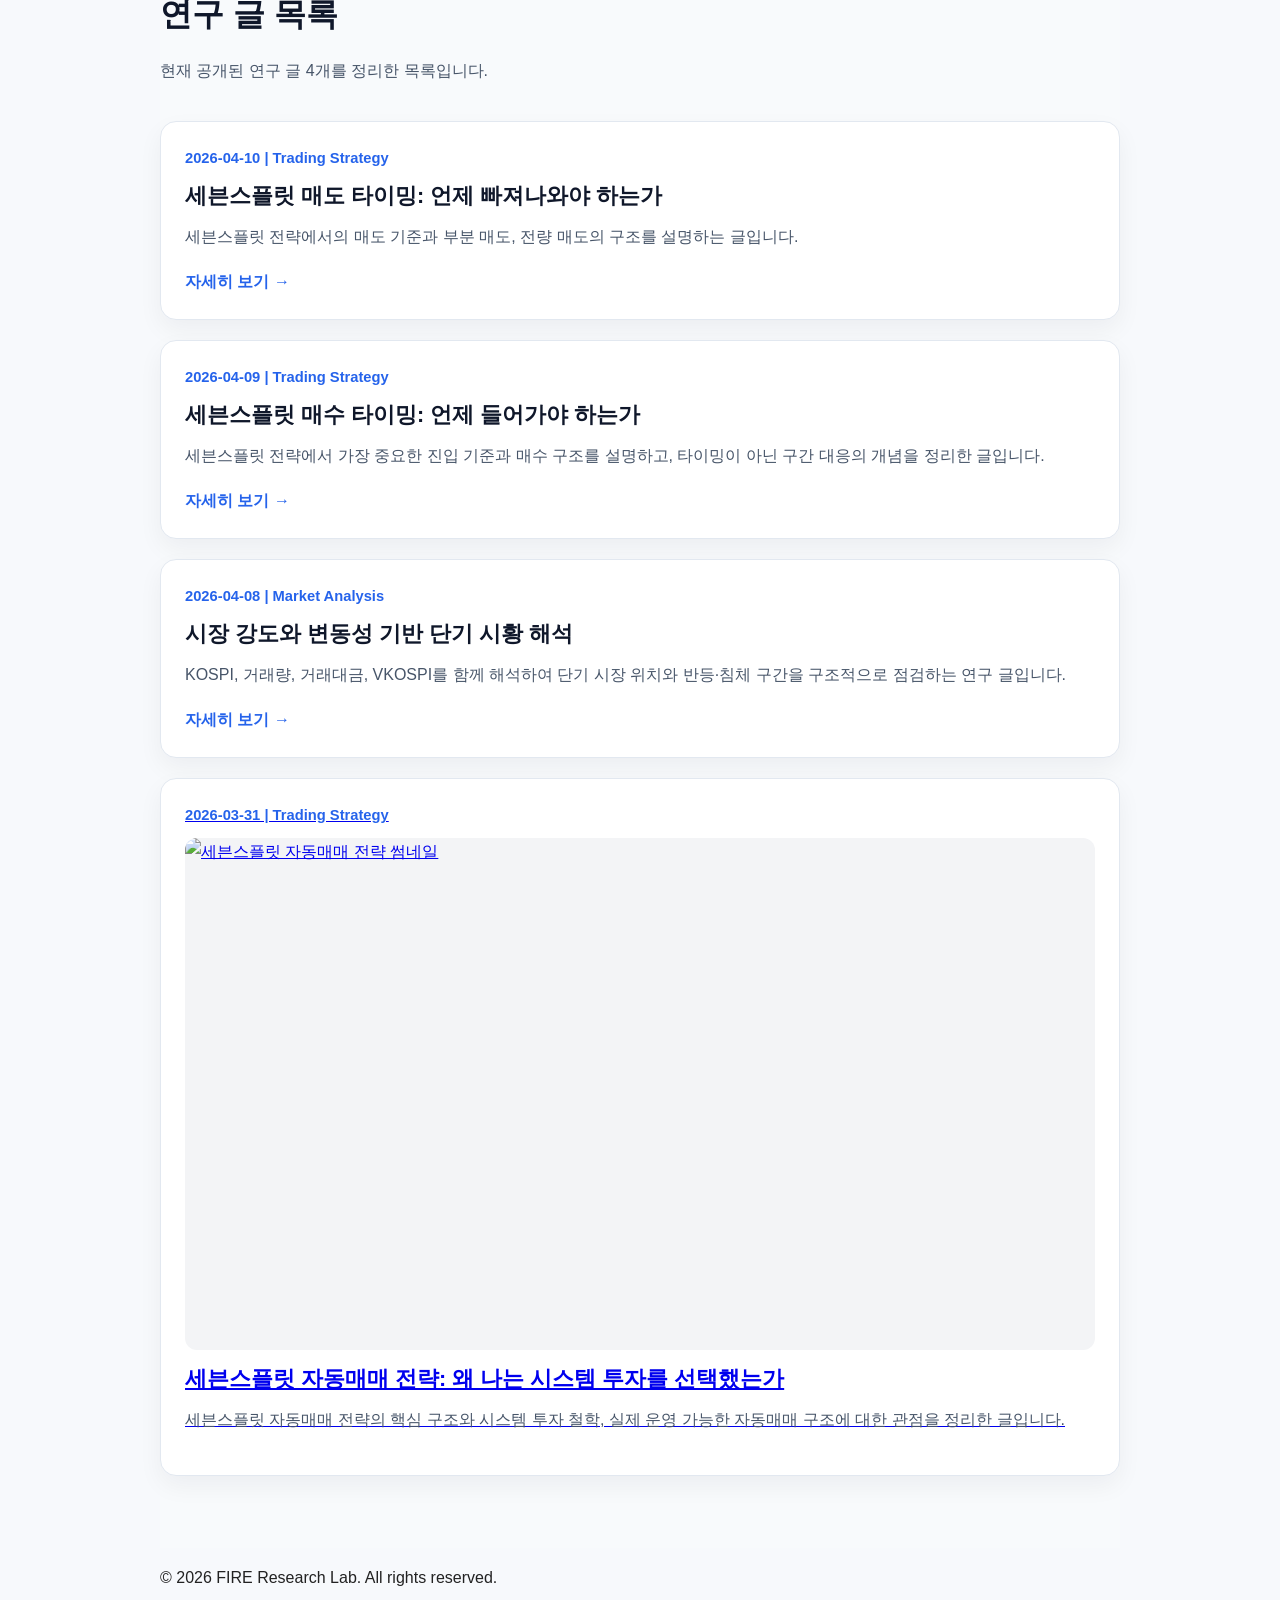
==== commit ff9cd711: "Update research.html" ====
--- a/research.html
+++ b/research.html
@@ -6,7 +6,7 @@
   <title>Research | FIRE Research Lab</title>
   <meta name="description" content="시장 분석, 자동매매 연구, 거시경제 및 환율 분석, 백테스트 기록을 정리하는 연구 허브 페이지입니다.">
   <meta name="keywords" content="금융 연구, 자동매매, 시스템 트레이딩, 백테스트, 거시경제, 환율, GitHub Pages">
-  <meta name="author" content="NAHAEBOM">
+  <meta name="author" content="Ji-hyun">
   <meta name="robots" content="index, follow">
   <link rel="canonical" href="https://nahaebom.github.io/research.html">
 
@@ -42,7 +42,6 @@
   </header>
 
   <main>
-    <!-- Hero -->
     <section class="page-hero research-hero">
       <div class="container">
         <div class="hero-grid">
@@ -74,7 +73,6 @@
       </div>
     </section>
 
-    <!-- Research Areas -->
     <section id="research-areas" class="content-section">
       <div class="container">
         <div class="section-heading">
@@ -133,7 +131,6 @@
       </div>
     </section>
 
-    <!-- Research Process -->
     <section class="content-section alt-section">
       <div class="container">
         <div class="section-heading">
@@ -173,7 +170,6 @@
       </div>
     </section>
 
-    <!-- Research Modules -->
     <section class="content-section">
       <div class="container">
         <div class="section-heading">
@@ -266,20 +262,45 @@
       </div>
     </section>
 
-    <!-- Post Archive -->
     <section id="post-archive" class="content-section alt-section">
       <div class="container">
         <div class="section-heading">
           <p class="section-eyebrow">Post Archive</p>
           <h2>연구 글 목록</h2>
           <p>
-            이 구역은 Research 글 목록 전용입니다.
-            새 글을 추가할 때는 아래의 <strong>post-card 한 블록만 복붙</strong>해서 맨 위에 추가하면 됩니다.
+            현재 공개된 연구 글 4개를 정리한 목록입니다.
           </p>
-        </div
-        <div class="post-list">          
-          <!-- 새 글은 이 아래에 post-card를 복붙해서 추가 -->
-          
+        </div>
+
+        <div class="post-list">
+
+          <article class="post-card">
+            <p class="post-meta">2026-04-10 | Trading Strategy</p>
+            <h3 class="post-title">
+              <a href="post4.html">세븐스플릿 매도 타이밍: 언제 빠져나와야 하는가</a>
+            </h3>
+            <p class="post-excerpt">
+              세븐스플릿 전략에서의 매도 기준과 부분 매도, 전량 매도의 구조를 설명하는 글입니다.
+            </p>
+            <p class="post-link">
+              <a href="post4.html">자세히 보기 →</a>
+            </p>
+          </article>
+
+          <article class="post-card">
+            <p class="post-meta">2026-04-09 | Trading Strategy</p>
+            <h3 class="post-title">
+              <a href="post3.html">세븐스플릿 매수 타이밍: 언제 들어가야 하는가</a>
+            </h3>
+            <p class="post-excerpt">
+              세븐스플릿 전략에서 가장 중요한 진입 기준과 매수 구조를 설명하고,
+              타이밍이 아닌 구간 대응의 개념을 정리한 글입니다.
+            </p>
+            <p class="post-link">
+              <a href="post3.html">자세히 보기 →</a>
+            </p>
+          </article>
+
           <article class="post-card">
             <p class="post-meta">2026-04-08 | Market Analysis</p>
             <h3 class="post-title">
@@ -293,78 +314,29 @@
               <a href="post2.html">자세히 보기 →</a>
             </p>
           </article>
-          
+
+
           <article class="post-card">
-            <p class="post-meta">2026-03-31 | Trading Strategy</p>
-            <h3 class="post-title">
-              <a href="post1.html">세븐스플릿 자동매매 전략: 왜 나는 시스템 투자를 선택했는가</a>
-            </h3>
-            <p class="post-excerpt">
-              다계좌 구조, 상태 동기화, pending 관리, 감정을 배제한 시스템 투자 철학과
-              실제 운영 구조를 정리한 연구 글입니다.
-            </p>
-            <p class="post-link">
-              <a href="post1.html">자세히 보기 →</a>
-            </p>
-          </article>
-
-          <article class="post-card">
-            <p class="post-meta">2026-03-25 | Macro & FX</p>
-            <h3 class="post-title">
-              <a href="#">환율 RSI 및 이격도 기반 분석 노트</a>
-            </h3>
-            <p class="post-excerpt">
-              USD/KRW와 JPY/KRW 흐름을 기술적 관점에서 해석하고 자동화 가능성을 검토하는
-              연구 노트가 들어갈 자리입니다.
-            </p>
-            <p class="post-link">
-              <a href="#">자세히 보기 →</a>
-            </p>
-          </article>
-
-        </div>
-      </div>
-    </section>
-
-    <!-- Copy Template -->
-    <section class="content-section">
-      <div class="container">
-        <div class="section-heading">
-          <p class="section-eyebrow">How To Add</p>
-          <h2>글 추가 방법</h2>
-          <p>
-            아래 구조를 복사해서 <strong>post-list 안 맨 위</strong>에 붙여넣으면 새 글 목록이 추가됩니다.
-          </p>
-        </div>
-
-<pre class="code-block"><code>&lt;article class="post-card"&gt;
-  &lt;p class="post-meta"&gt;2026-04-07 | Category&lt;/p&gt;
-  &lt;h3 class="post-title"&gt;
-    &lt;a href="post2.html"&gt;새 글 제목&lt;/a&gt;
-  &lt;/h3&gt;
-  &lt;p class="post-excerpt"&gt;
-    글 설명 2~3줄 요약
-  &lt;/p&gt;
-  &lt;p class="post-link"&gt;
-    &lt;a href="post2.html"&gt;자세히 보기 →&lt;/a&gt;
-  &lt;/p&gt;
-&lt;/article&gt;</code></pre>
-
-      </div>
-    </section>
-
-    <!-- CTA -->
-    <section class="content-section cta-section">
-      <div class="container">
-        <div class="cta-box">
-          <h2>Research is the bridge between data and action.</h2>
-          <p>
-            연구는 단순한 의견이 아니라, 실제 시스템 운영과 전략 실행으로 연결되기 위한 기반입니다.
-          </p>
-          <div class="hero-actions">
-            <a href="systems.html" class="btn btn-primary">Systems 보기</a>
-            <a href="journal.html" class="btn btn-secondary">Journal 보기</a>
-          </div>
+            <a href="post1.html" class="post-card-link">
+          
+              <p class="post-meta">2026-03-31 | Trading Strategy</p>
+          
+              <div class="post-card-thumb">
+                <img src="images/post1-cover.jpg" alt="세븐스플릿 자동매매 전략 썸네일">
+              </div>
+          
+              <h3 class="post-title">
+                세븐스플릿 자동매매 전략: 왜 나는 시스템 투자를 선택했는가
+              </h3>
+          
+              <p class="post-excerpt">
+                세븐스플릿 자동매매 전략의 핵심 구조와 시스템 투자 철학,
+                실제 운영 가능한 자동매매 구조에 대한 관점을 정리한 글입니다.
+              </p>
+          
+            </a>
+          </article> 
+
         </div>
       </div>
     </section>
--- a/css/style.css
+++ b/css/style.css
@@ -569,3 +569,41 @@
     padding: 16px;
   }
 }
+
+
+/* =========================
+   Article Image Support
+========================= */
+
+.article-cover {
+  margin: 0 0 24px;
+}
+
+.article-cover img {
+  display: block;
+  width: 100%;
+  max-width: 100%;
+  border-radius: 16px;
+  border: 1px solid #e2e8f0;
+  box-shadow: 0 10px 24px rgba(15, 23, 42, 0.06);
+}
+
+
+/* =========================
+   Research card thumbnail
+========================= */
+.post-card-thumb {
+  width: 100%;
+  aspect-ratio: 16 / 9;
+  overflow: hidden;
+  border-radius: 12px;
+  margin-bottom: 14px;
+  background: #f3f4f6;
+}
+
+.post-card-thumb img {
+  width: 100%;
+  height: 100%;
+  object-fit: cover;
+  display: block;
+}
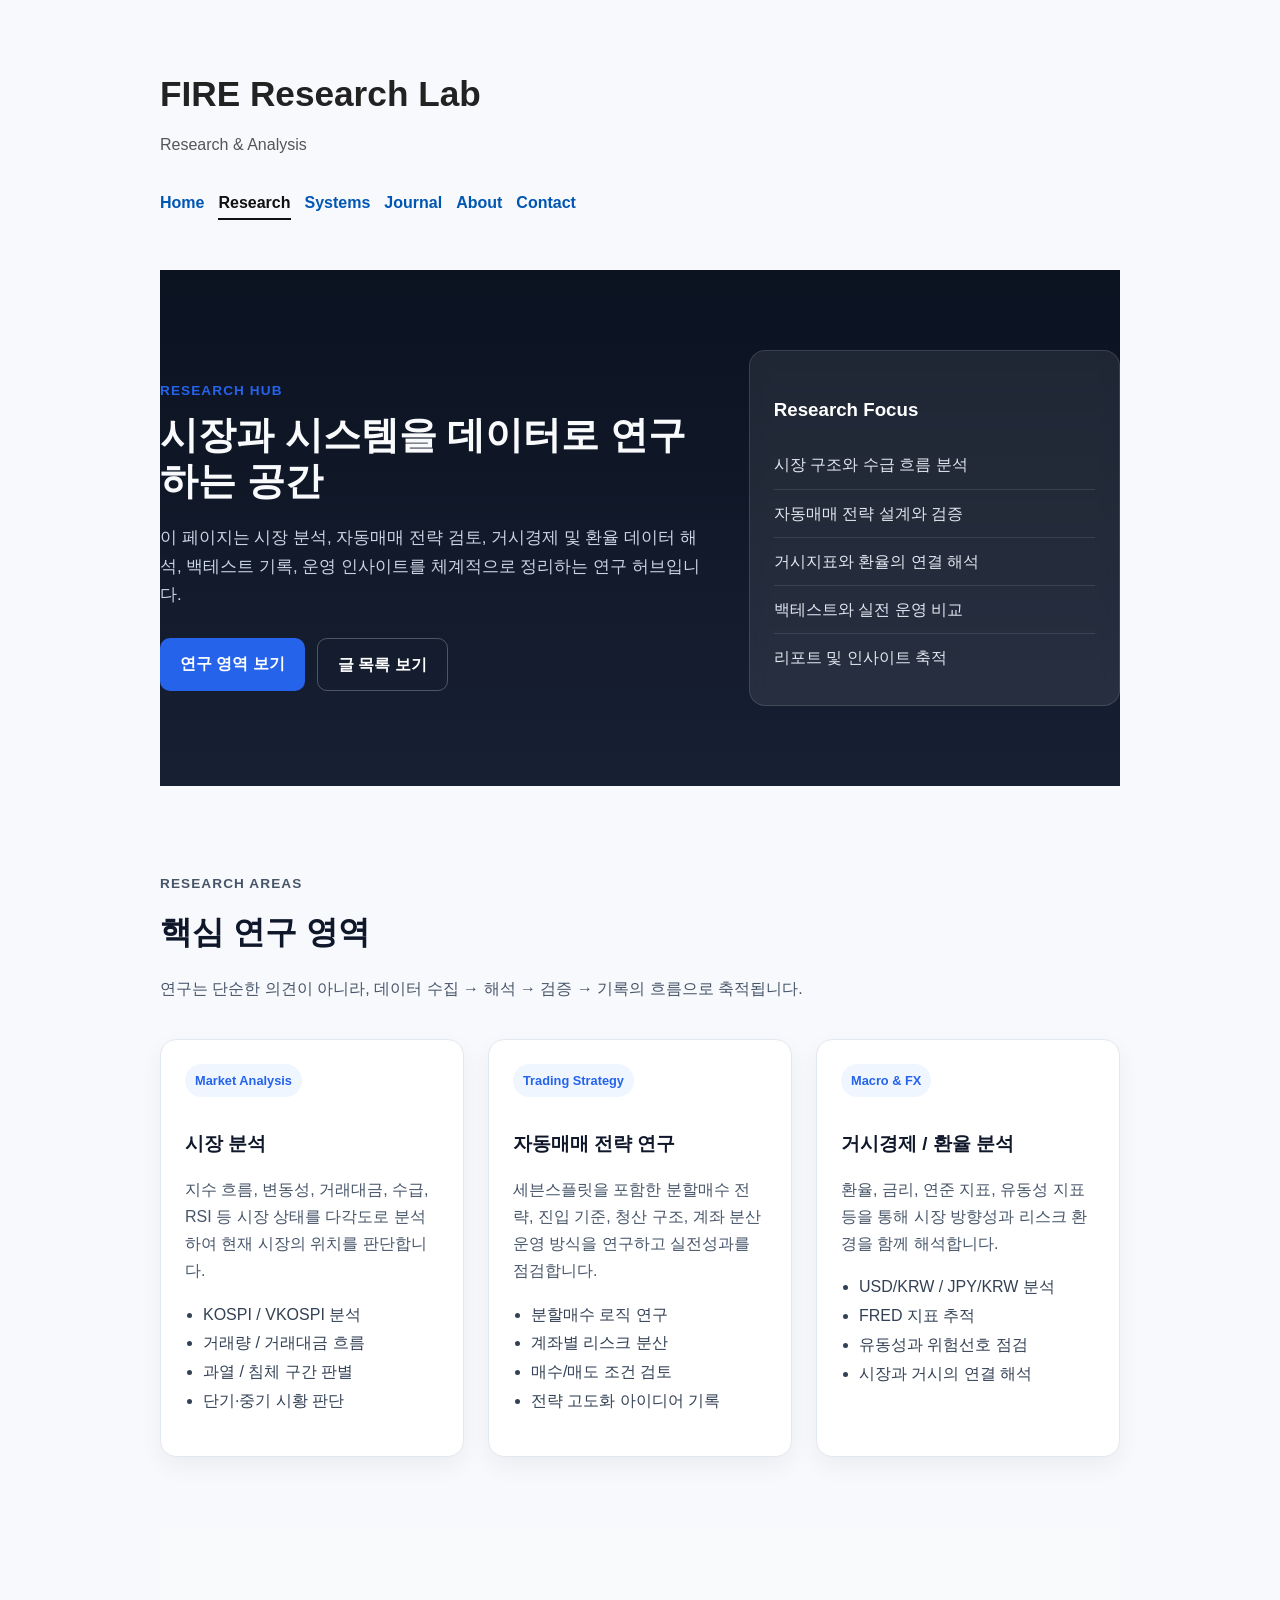
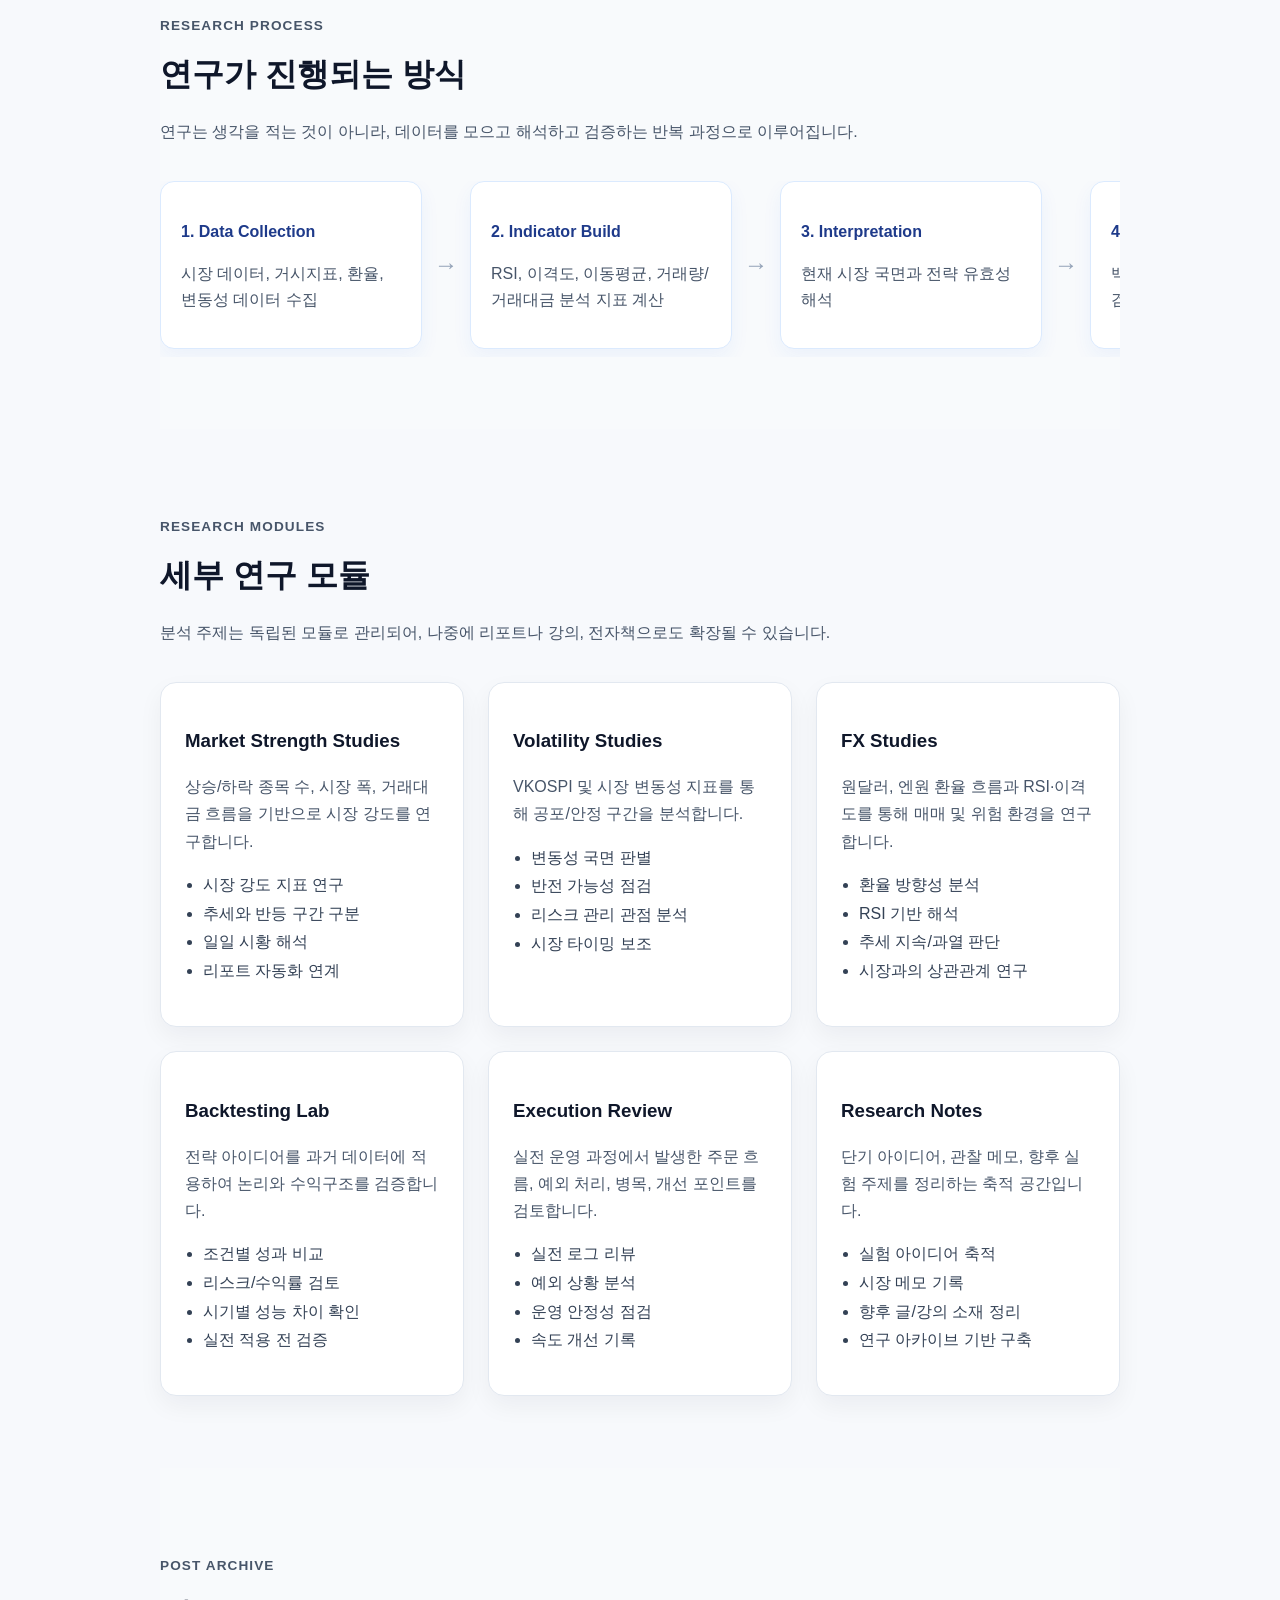
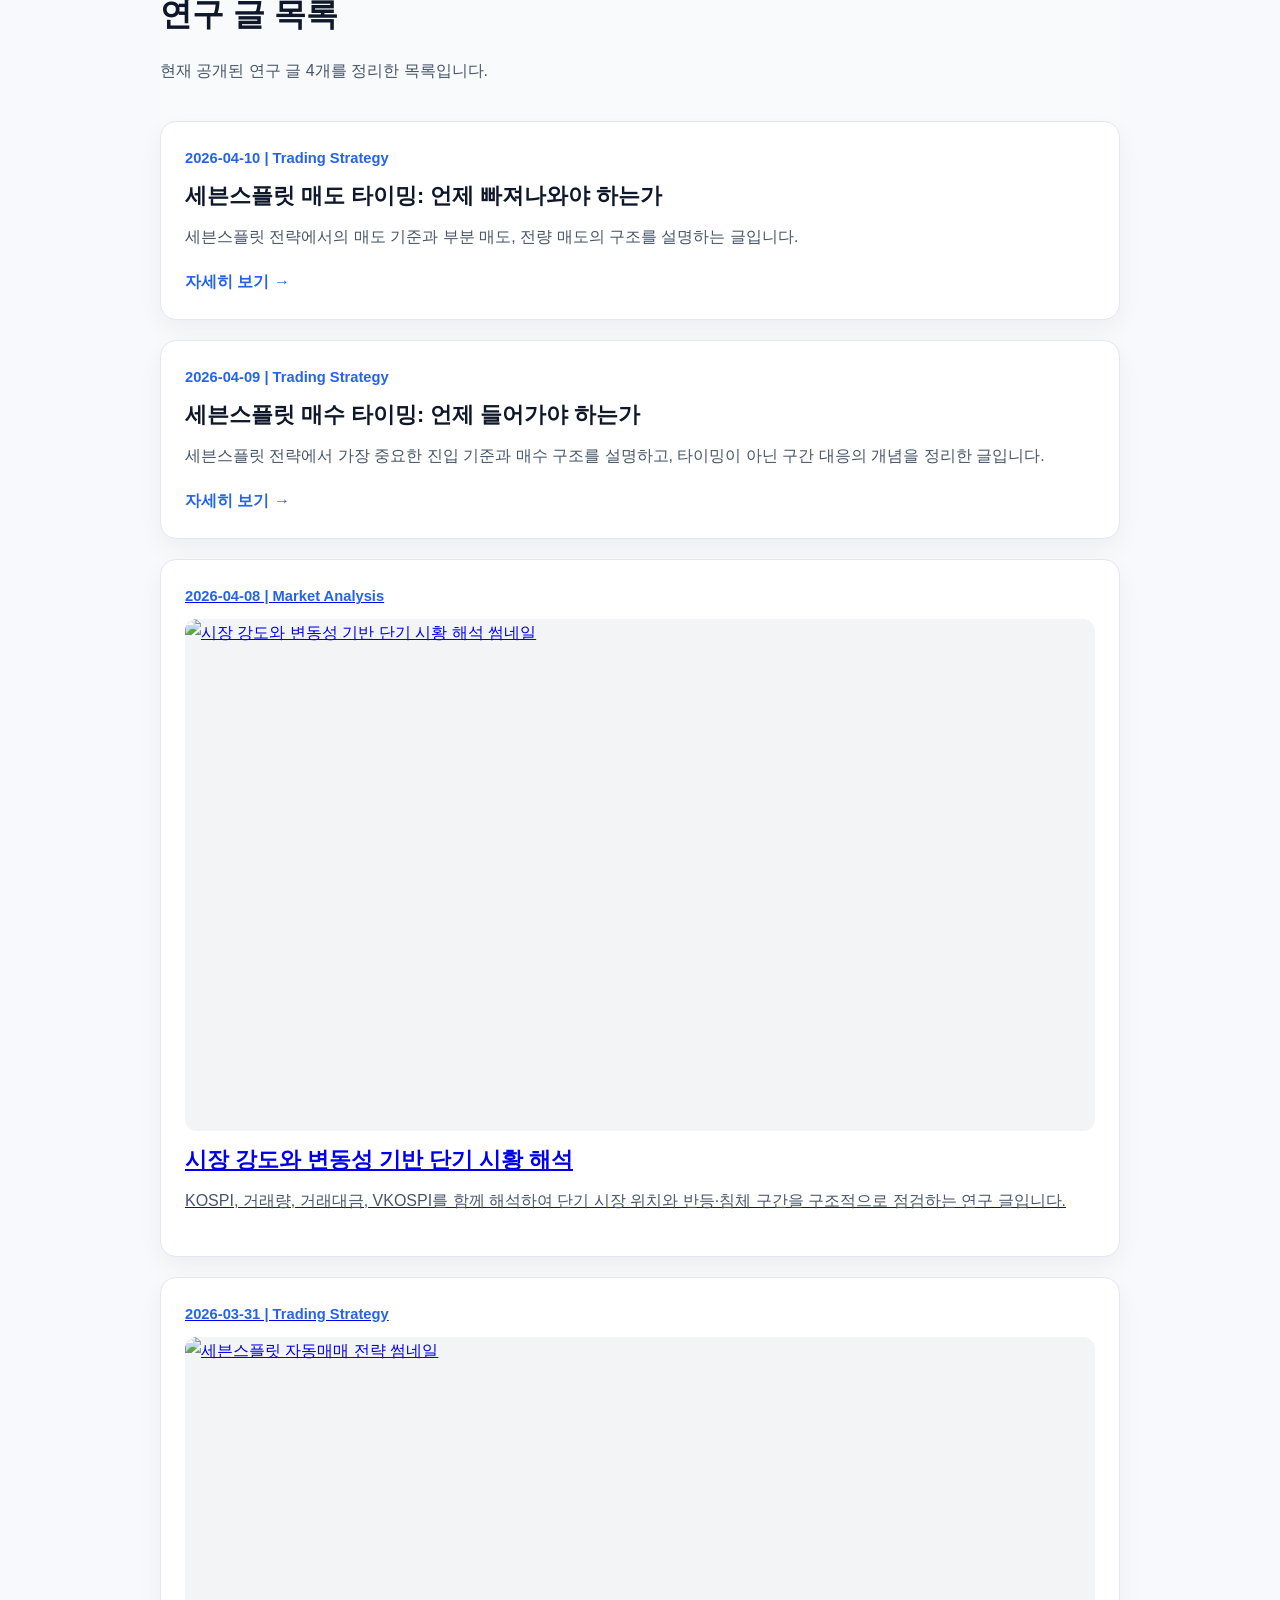
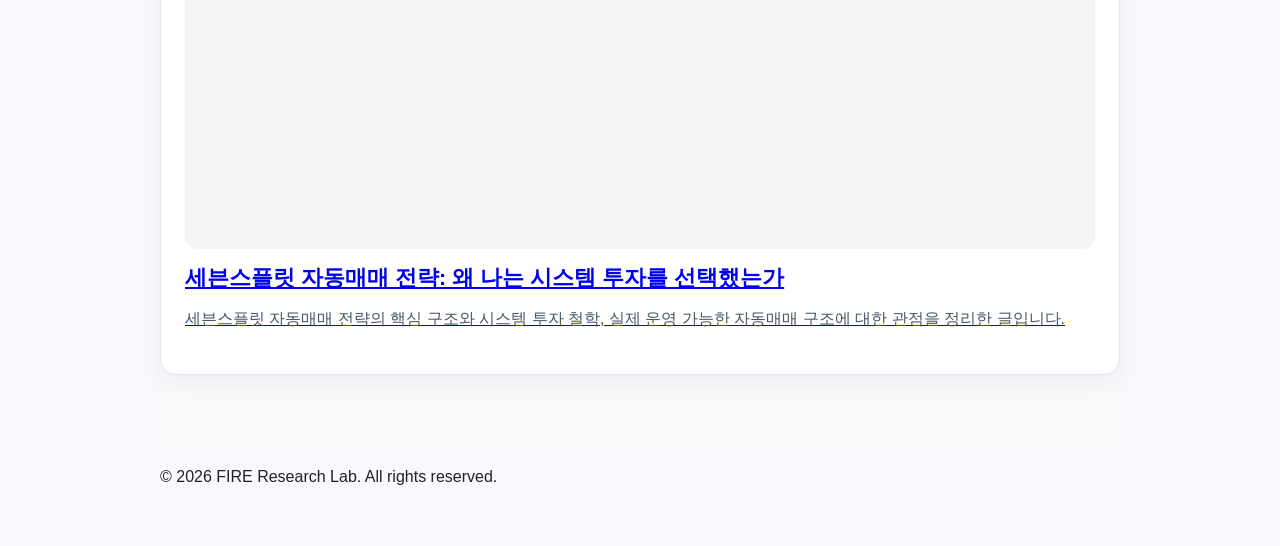
==== commit f057906a: "Update research.html" ====
--- a/research.html
+++ b/research.html
@@ -301,26 +301,33 @@
             </p>
           </article>
 
+
           <article class="post-card">
-            <p class="post-meta">2026-04-08 | Market Analysis</p>
-            <h3 class="post-title">
-              <a href="post2.html">시장 강도와 변동성 기반 단기 시황 해석</a>
-            </h3>
-            <p class="post-excerpt">
-              KOSPI, 거래량, 거래대금, VKOSPI를 함께 해석하여 단기 시장 위치와
-              반등·침체 구간을 구조적으로 점검하는 연구 글입니다.
-            </p>
-            <p class="post-link">
-              <a href="post2.html">자세히 보기 →</a>
-            </p>
+            <a href="post2.html" class="post-card-link">
+          
+              <p class="post-meta">2026-04-08 | Market Analysis</p>
+          
+              <div class="post-card-thumb">
+                <img src="images/post2-cover.jpg" alt="시장 강도와 변동성 기반 단기 시황 해석 썸네일">
+              </div>
+          
+              <h3 class="post-title">
+                시장 강도와 변동성 기반 단기 시황 해석
+              </h3>
+          
+              <p class="post-excerpt">
+                KOSPI, 거래량, 거래대금, VKOSPI를 함께 해석하여 단기 시장 위치와
+                반등·침체 구간을 구조적으로 점검하는 연구 글입니다.
+              </p>
+          
+            </a>
           </article>
 
 
           <article class="post-card">
-            <a href="post1.html" class="post-card-link">
-          
+            <a href="post1.html" class="post-card-link">          
               <p class="post-meta">2026-03-31 | Trading Strategy</p>
-          
+  
               <div class="post-card-thumb">
                 <img src="images/post1-cover.jpg" alt="세븐스플릿 자동매매 전략 썸네일">
               </div>
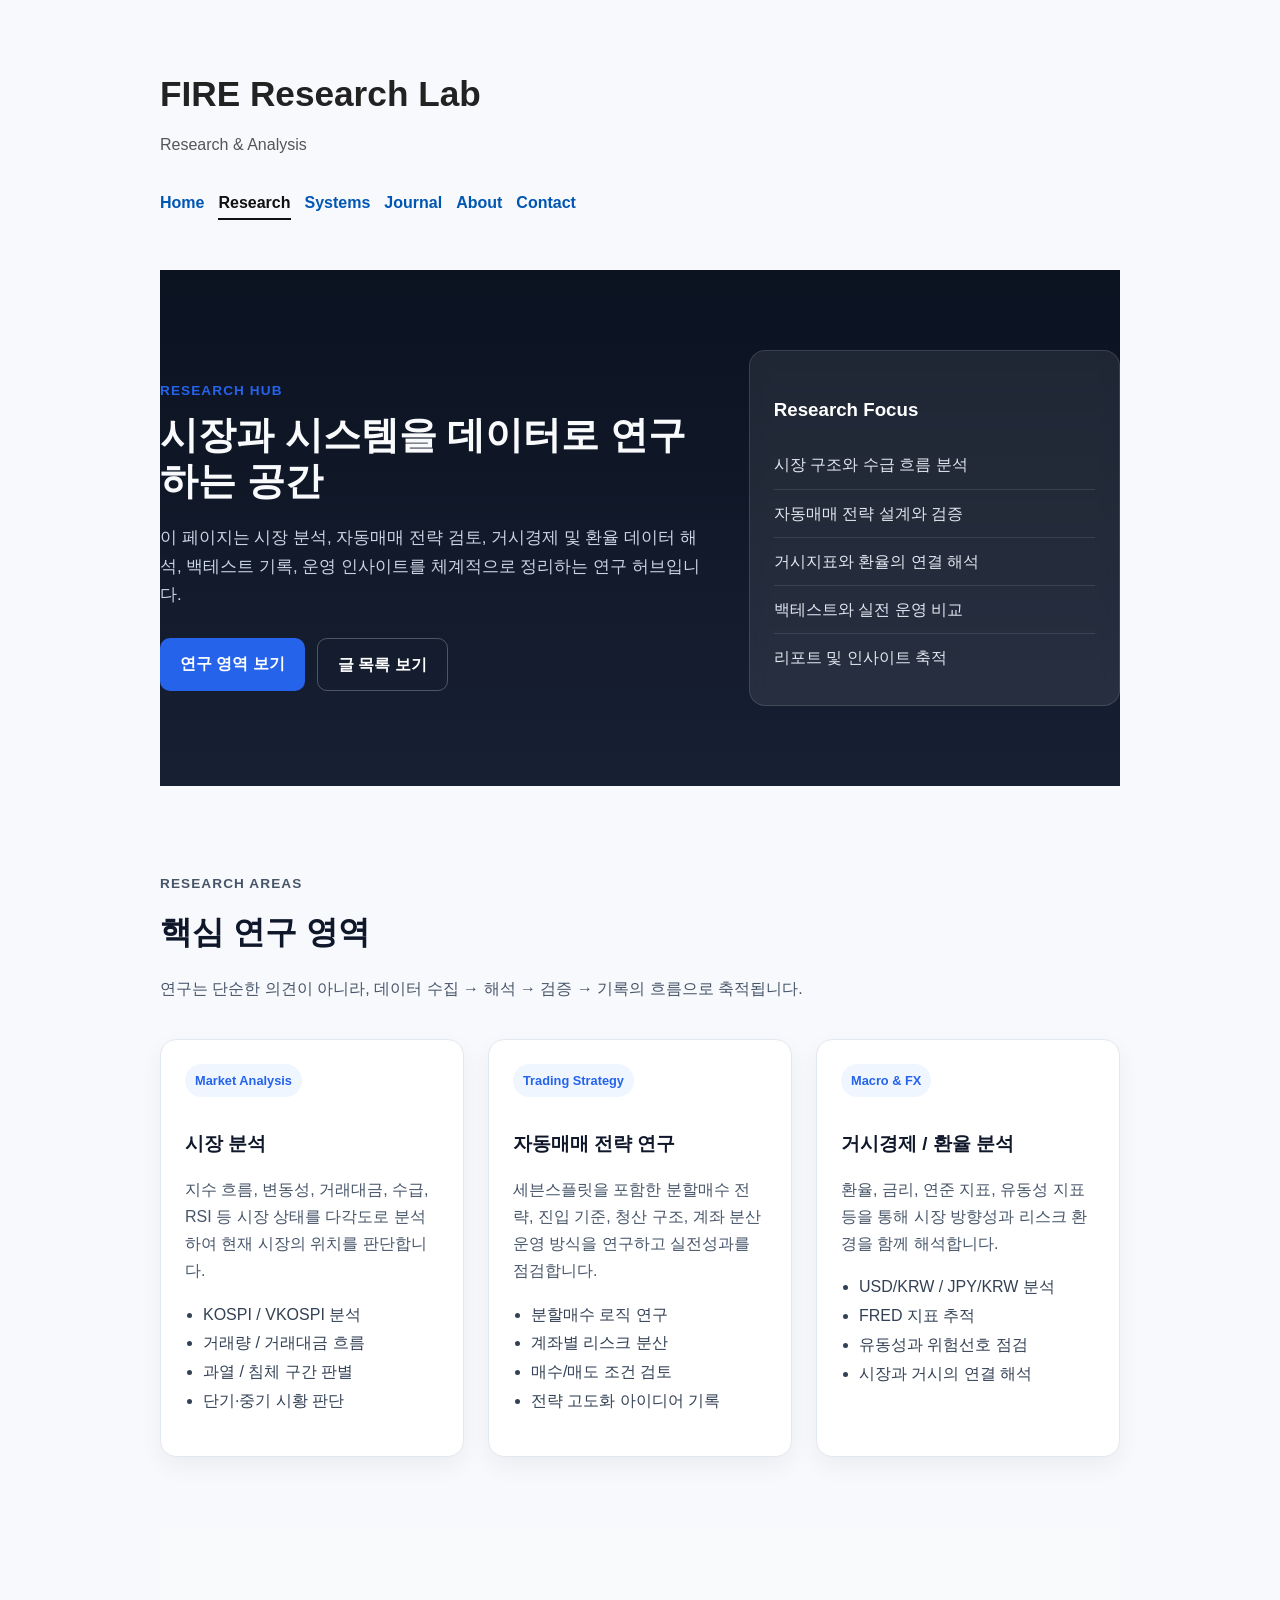
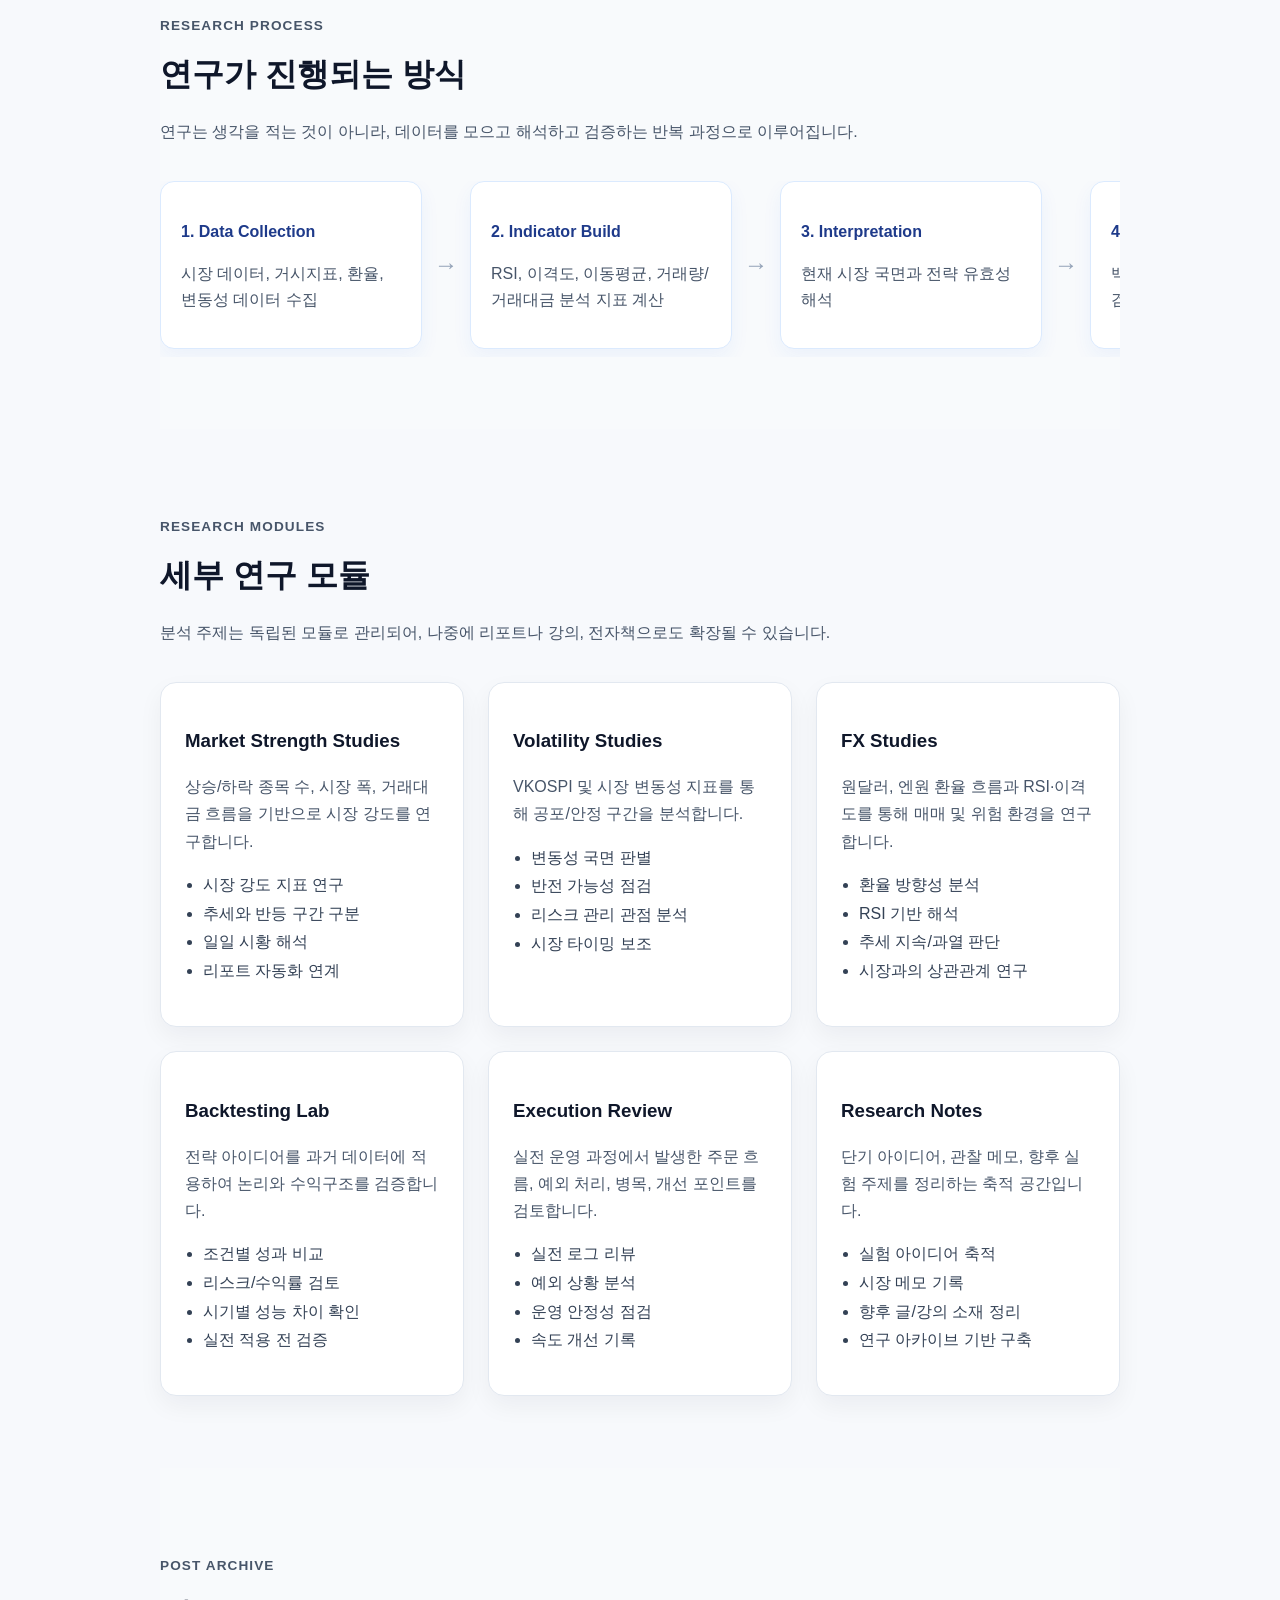
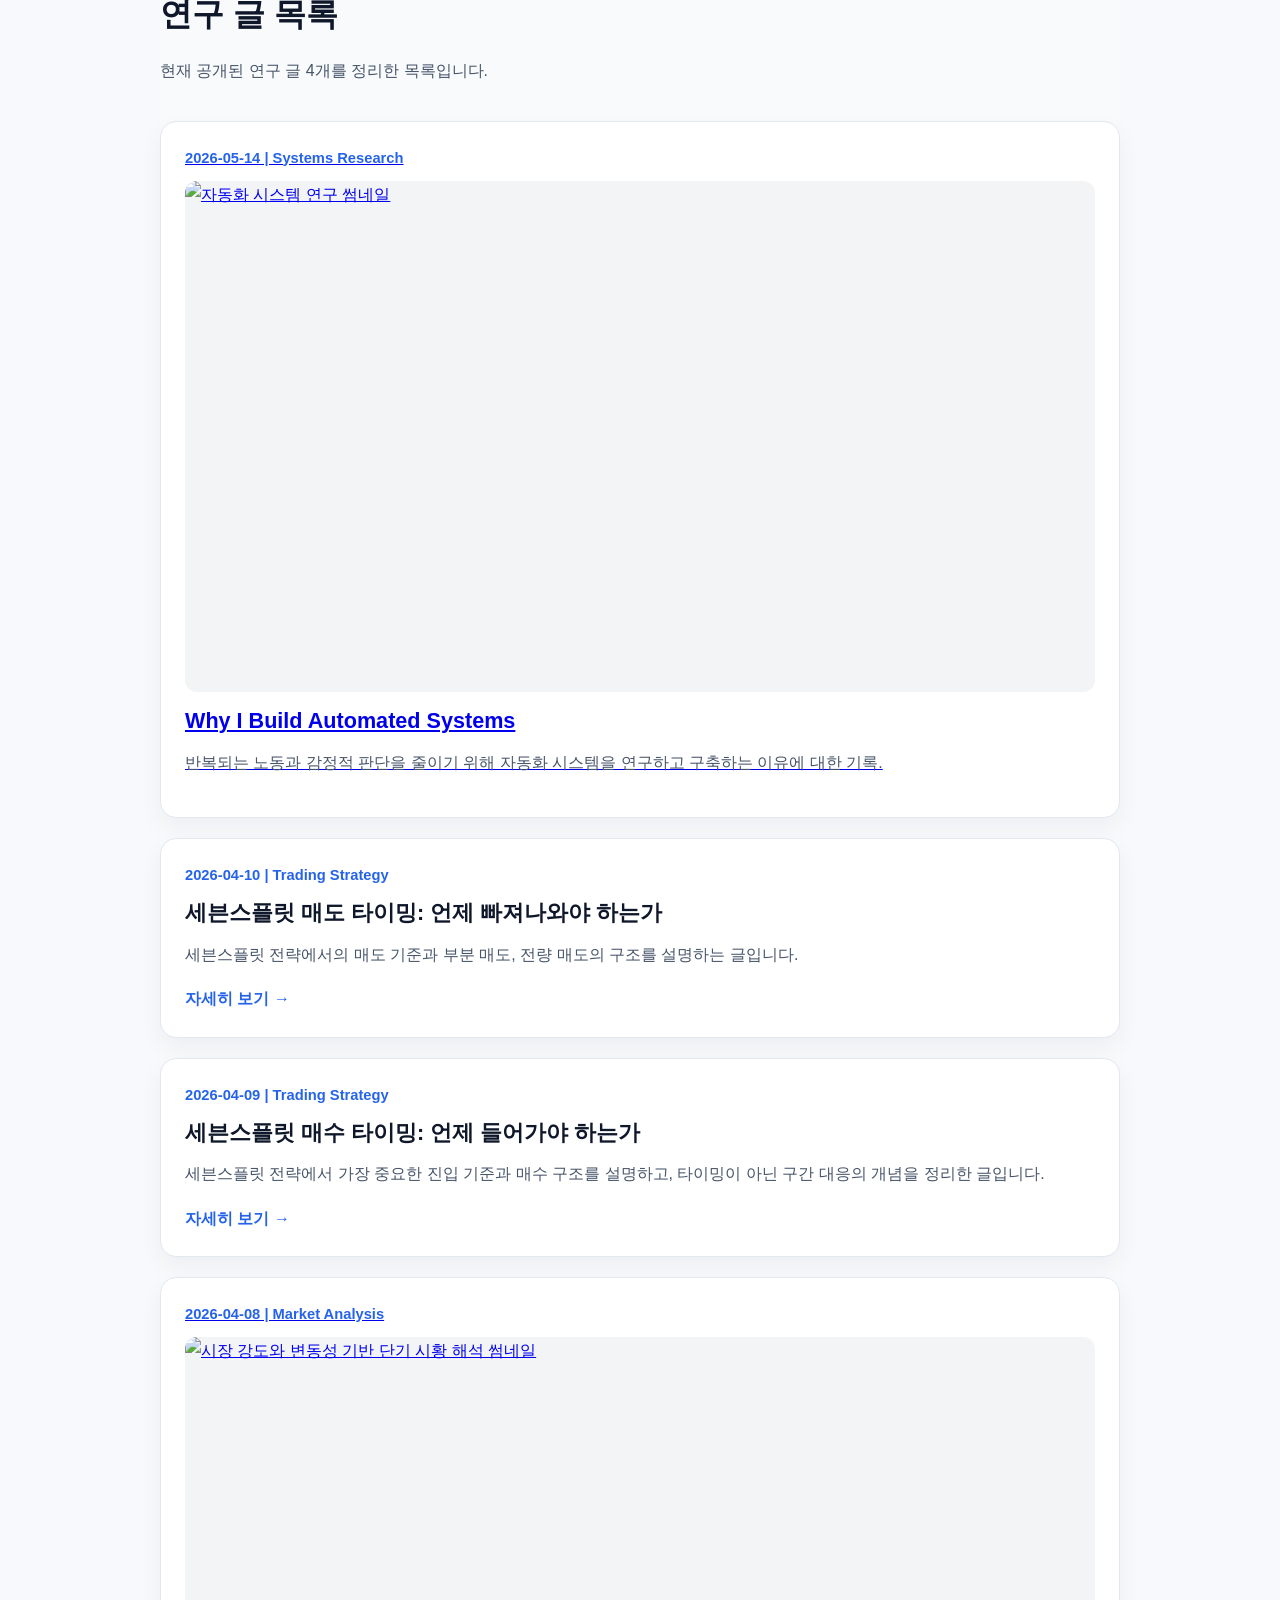
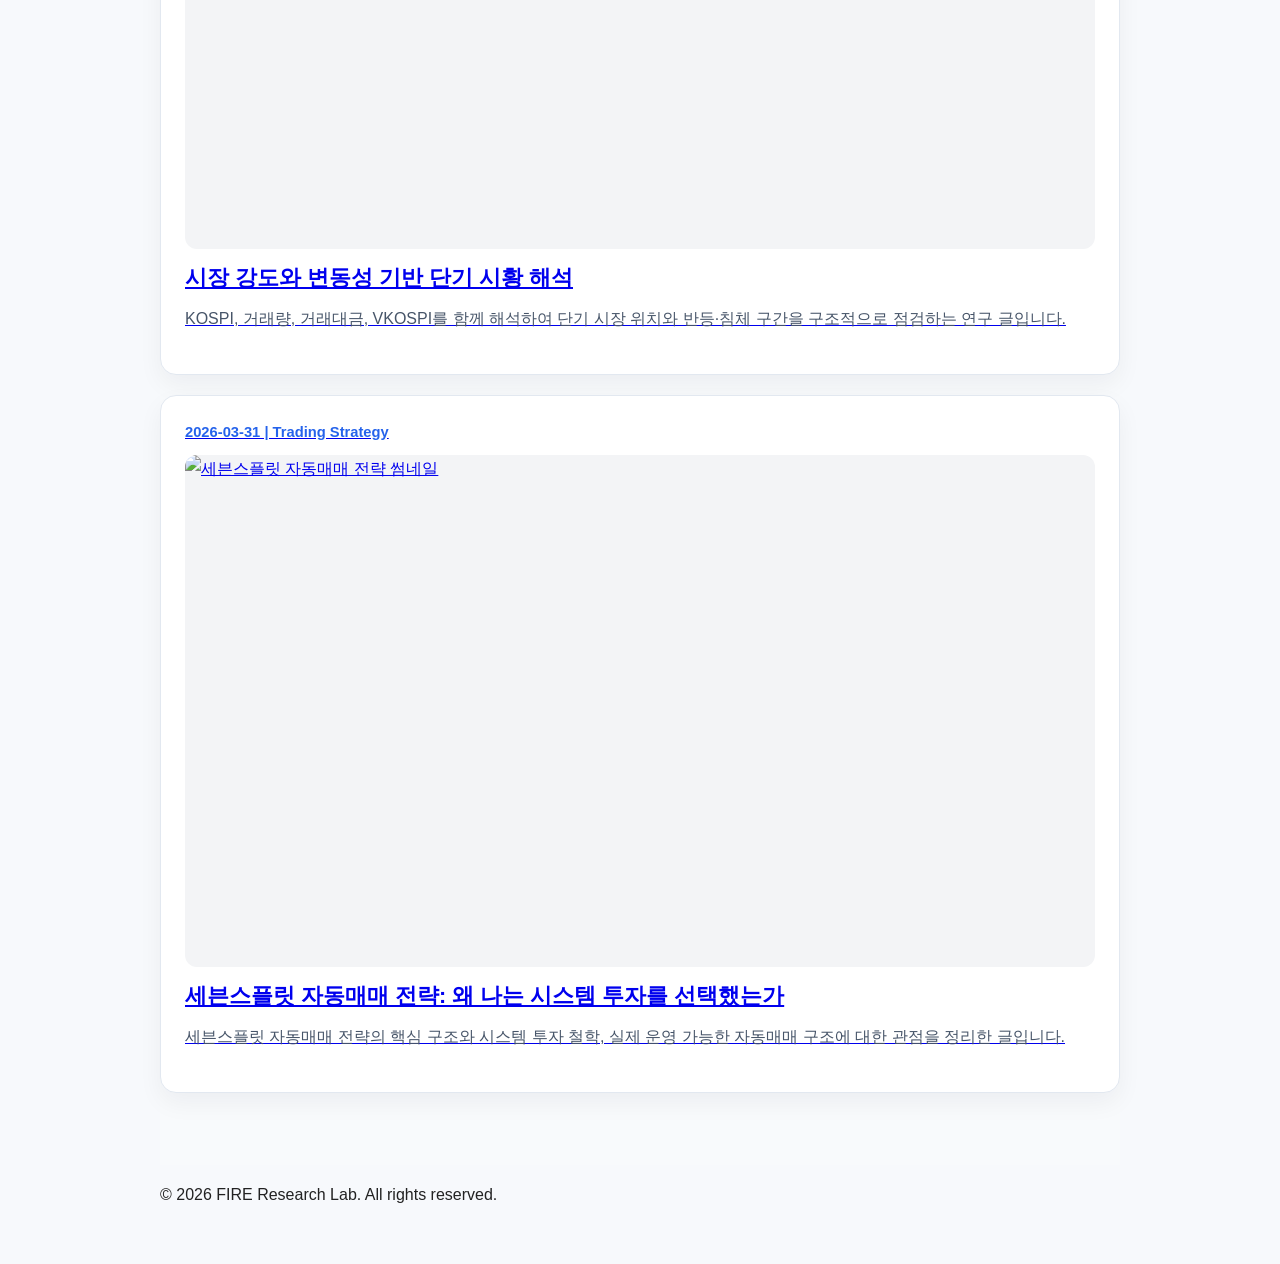
==== commit d805073e: "Update research.html" ====
--- a/research.html
+++ b/research.html
@@ -1,4 +1,4 @@
-<!DOCTYPE html>
+  <!DOCTYPE html>
 <html lang="ko">
 <head>
   <meta charset="UTF-8">
@@ -272,7 +272,30 @@
           </p>
         </div>
 
+
         <div class="post-list">
+          
+          <article class="post-card">
+            <a href="post5.html" class="post-card-link">
+        
+              <p class="post-meta">2026-05-14 | Systems Research</p>
+          
+              <div class="post-card-thumb">
+                <img src="images/post5-cover.jpg" alt="자동화 시스템 연구 썸네일">
+              </div>
+          
+              <h3 class="post-title">
+                Why I Build Automated Systems
+              </h3>
+          
+              <p class="post-excerpt">
+                반복되는 노동과 감정적 판단을 줄이기 위해
+                자동화 시스템을 연구하고 구축하는 이유에 대한 기록.
+              </p>          
+          
+            </a>
+          </article>
+
 
           <article class="post-card">
             <p class="post-meta">2026-04-10 | Trading Strategy</p>
